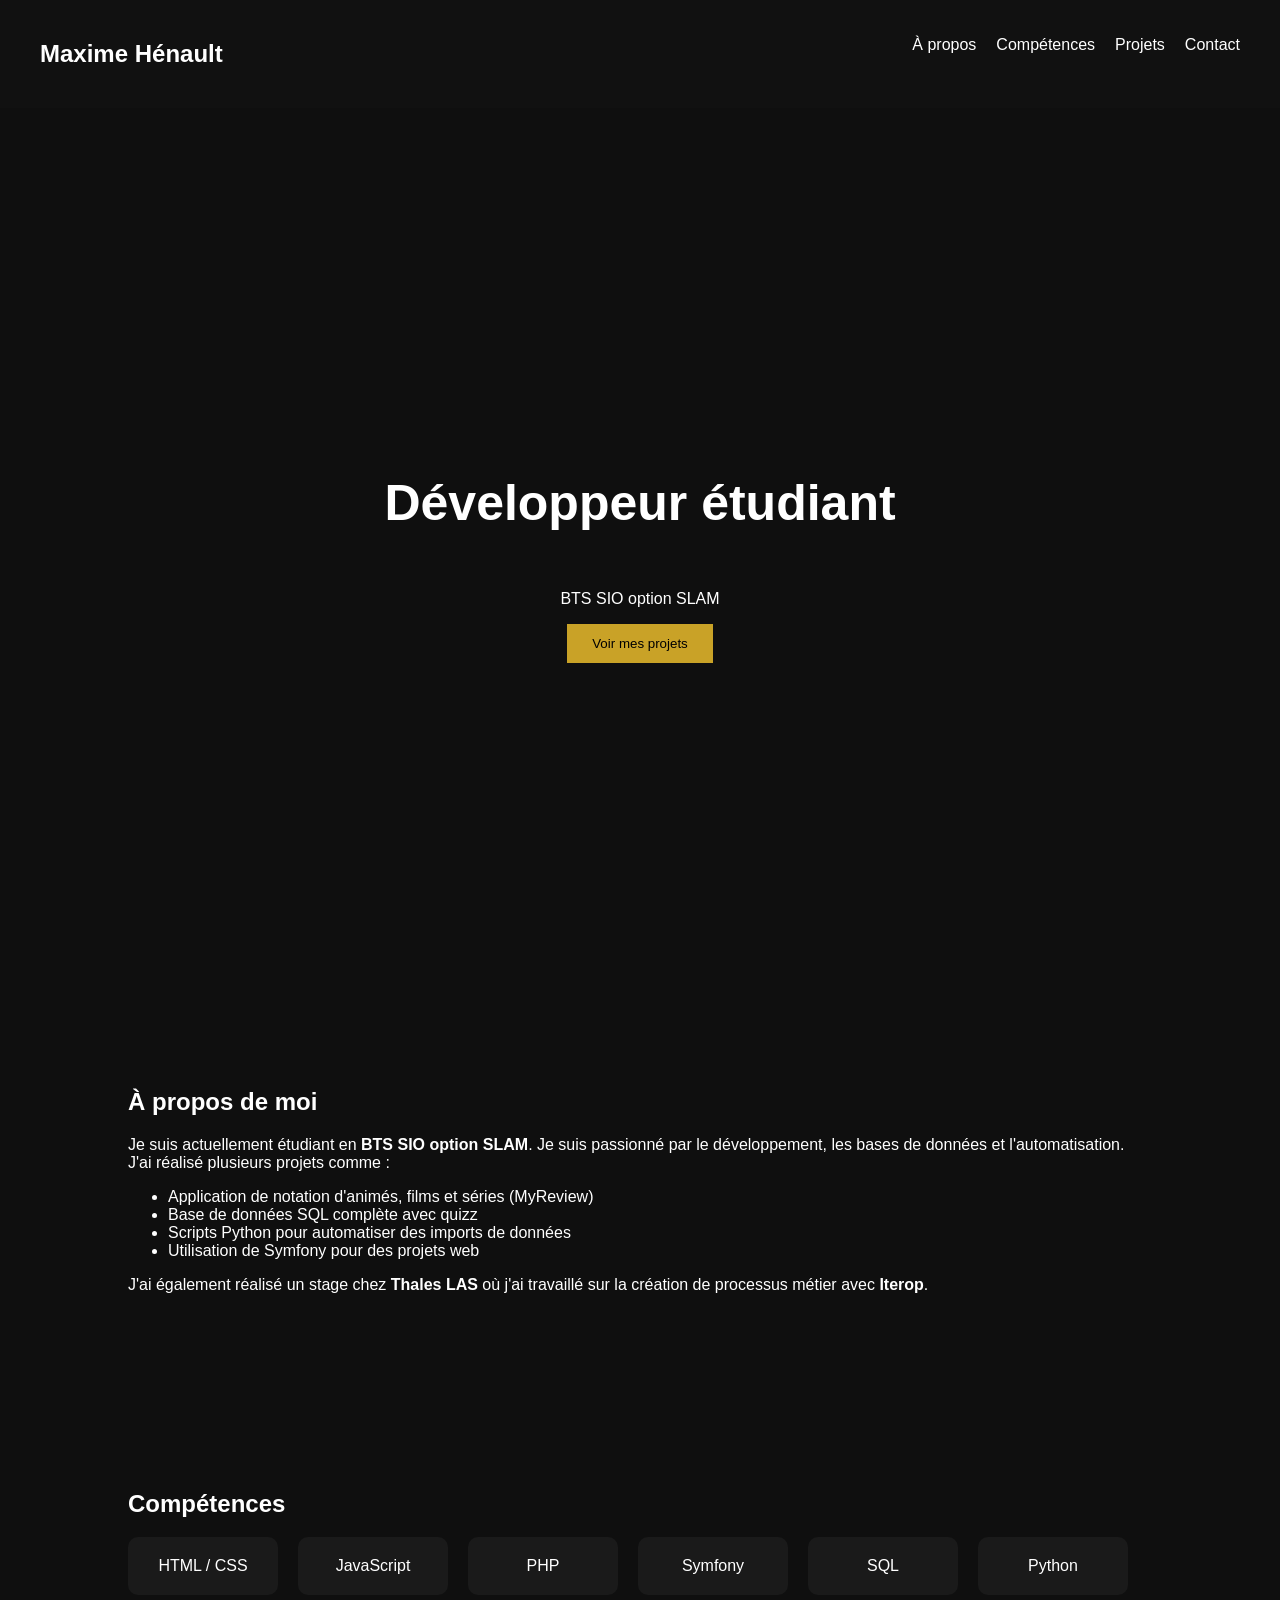
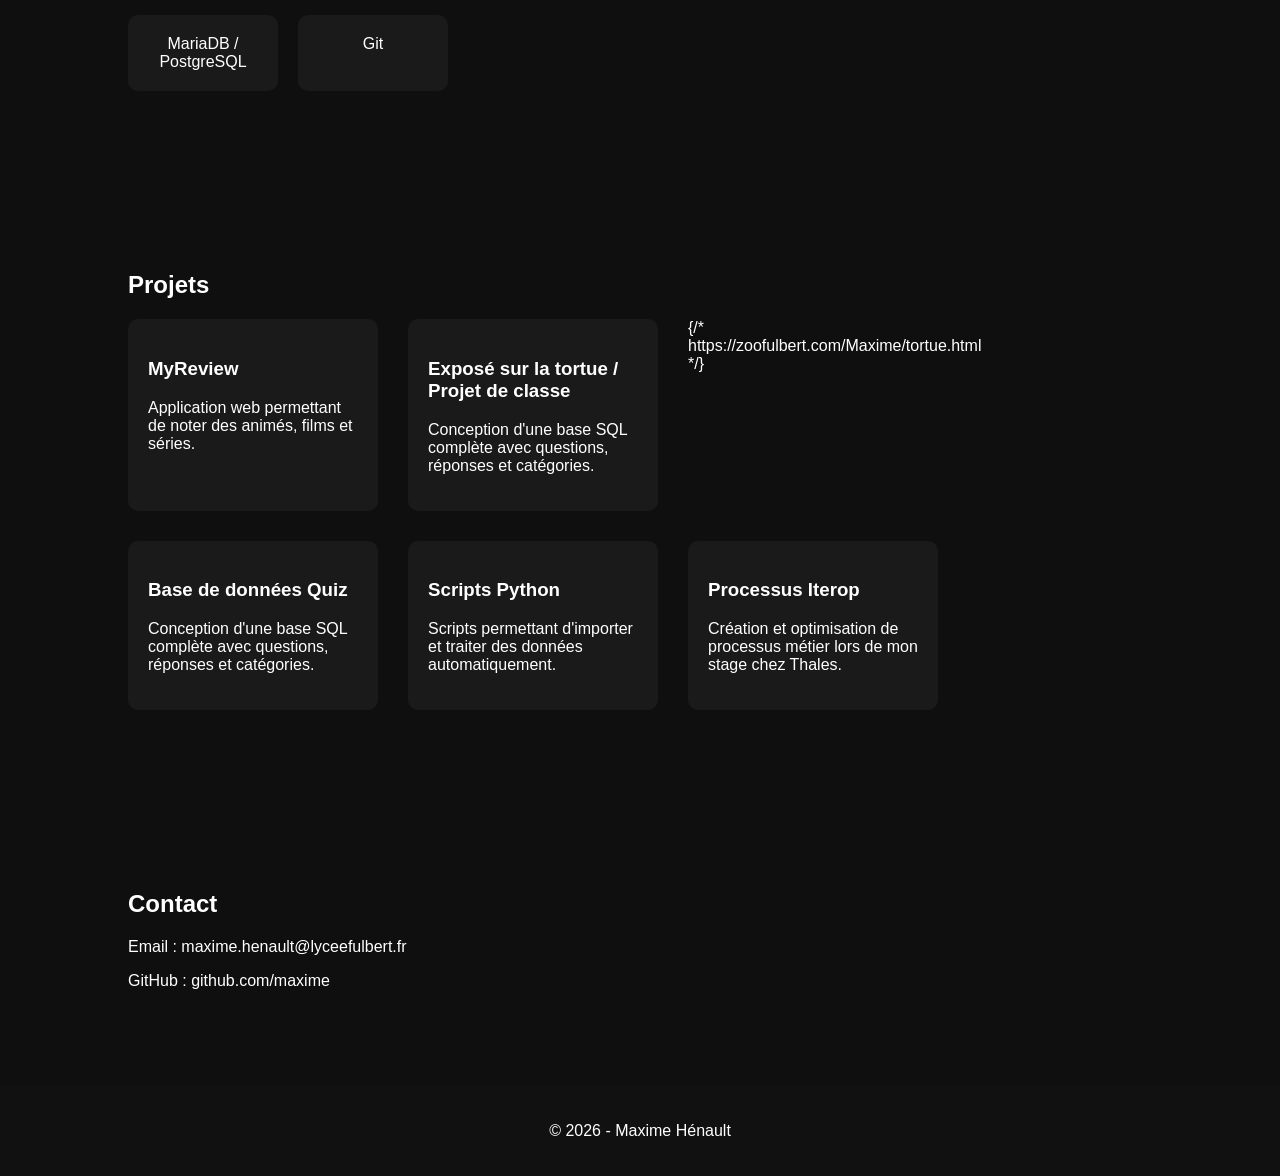
==== index.html @ bdaee0c5 "Comment out URL in index.html" ====
<!DOCTYPE html>
<html lang="fr">

<head>
    <meta charset="UTF-8">
    <title>Portfolio | Maxime Hénault</title>
    <link rel="stylesheet" href="style.css">
    <meta name="google-site-verification" content="TauOkFybZb0nTmqL1A4Y41s9ssn9zyyzBuwrFCet6Yg" />
</head>

<body>

<header>

    <nav>
        <h1>Maxime Hénault</h1>

        <ul>
            <li><a href="#about">À propos</a></li>
            <li><a href="#skills">Compétences</a></li>
            <li><a href="#projects">Projets</a></li>
            <li><a href="#contact">Contact</a></li>
        </ul>

    </nav>

</header>


<section class="hero">

    <h2>Développeur étudiant</h2>

    <p>BTS SIO option SLAM</p>

    <button onclick="scrollProjects()">Voir mes projets</button>

</section>


<section id="about">

<h2>À propos de moi</h2>

<p>

Je suis actuellement étudiant en <strong>BTS SIO option SLAM</strong>.  
Je suis passionné par le développement, les bases de données et l'automatisation.

J'ai réalisé plusieurs projets comme :

</p>

<ul>

<li>Application de notation d'animés, films et séries (MyReview)</li>
<li>Base de données SQL complète avec quizz</li>
<li>Scripts Python pour automatiser des imports de données</li>
<li>Utilisation de Symfony pour des projets web</li>

</ul>

<p>

J'ai également réalisé un stage chez <strong>Thales LAS</strong> où j'ai travaillé sur
la création de processus métier avec <strong>Iterop</strong>.

</p>

</section>


<section id="skills">

<h2>Compétences</h2>

<div class="skills-grid">

<div class="skill">HTML / CSS</div>
<div class="skill">JavaScript</div>
<div class="skill">PHP</div>
<div class="skill">Symfony</div>
<div class="skill">SQL</div>
<div class="skill">Python</div>
<div class="skill">MariaDB / PostgreSQL</div>
<div class="skill">Git</div>

</div>

</section>


<section id="projects">

<h2>Projets</h2>

<div class="projects">

<div class="card">

<h3>MyReview</h3>

<p>

Application web permettant de noter des animés, films et séries.

</p>

</div>

<div class="card">
    <h3>Exposé sur la tortue / Projet de classe</h3>
    <p>Conception d'une base SQL complète avec questions, réponses et catégories.</p>
</div>

{/* https://zoofulbert.com/Maxime/tortue.html */}
    
<div class="card">

<h3>Base de données Quiz</h3>

<p>

Conception d'une base SQL complète avec questions, réponses et catégories.

</p>

</div>

<div class="card">

<h3>Scripts Python</h3>

<p>

Scripts permettant d'importer et traiter des données automatiquement.

</p>

</div>

<div class="card">

<h3>Processus Iterop</h3>

<p>

Création et optimisation de processus métier lors de mon stage chez Thales.

</p>

</div>

</div>

</section>


<section id="contact">

<h2>Contact</h2>

<p>Email : maxime.henault@lyceefulbert.fr</p>

<p>GitHub : github.com/maxime</p>

</section>


<footer>

<p>© 2026 - Maxime Hénault</p>

</footer>

<script src="script.js"></script>

</body>
</html>
---- style.css ----
body
{
    margin:0;
    font-family: Arial;
    background:#0f0f0f;
    color:white;
}

nav
{
    display:flex;
    justify-content:space-between;
    padding:20px 40px;
    background:#111;
}

nav ul
{
    display:flex;
    list-style:none;
    gap:20px;
}

nav a
{
    text-decoration:none;
    color:white;
}

.hero
{
    height:80vh;
    display:flex;
    flex-direction:column;
    justify-content:center;
    align-items:center;
}

.hero h2
{
    font-size:50px;
}

button
{
    padding:12px 25px;
    background:#c9a227;
    border:none;
    color:black;
    cursor:pointer;
}

section
{
    padding:80px 10%;
}

.skills-grid
{
    display:grid;
    grid-template-columns:repeat(auto-fit,150px);
    gap:20px;
}

.skill
{
    background:#1a1a1a;
    padding:20px;
    text-align:center;
    border-radius:10px;
}

.projects
{
    display:grid;
    grid-template-columns:repeat(auto-fit,250px);
    gap:30px;
}

.card
{
    background:#1a1a1a;
    padding:20px;
    border-radius:10px;
}

footer
{
    text-align:center;
    padding:20px;
    background:#111;
}
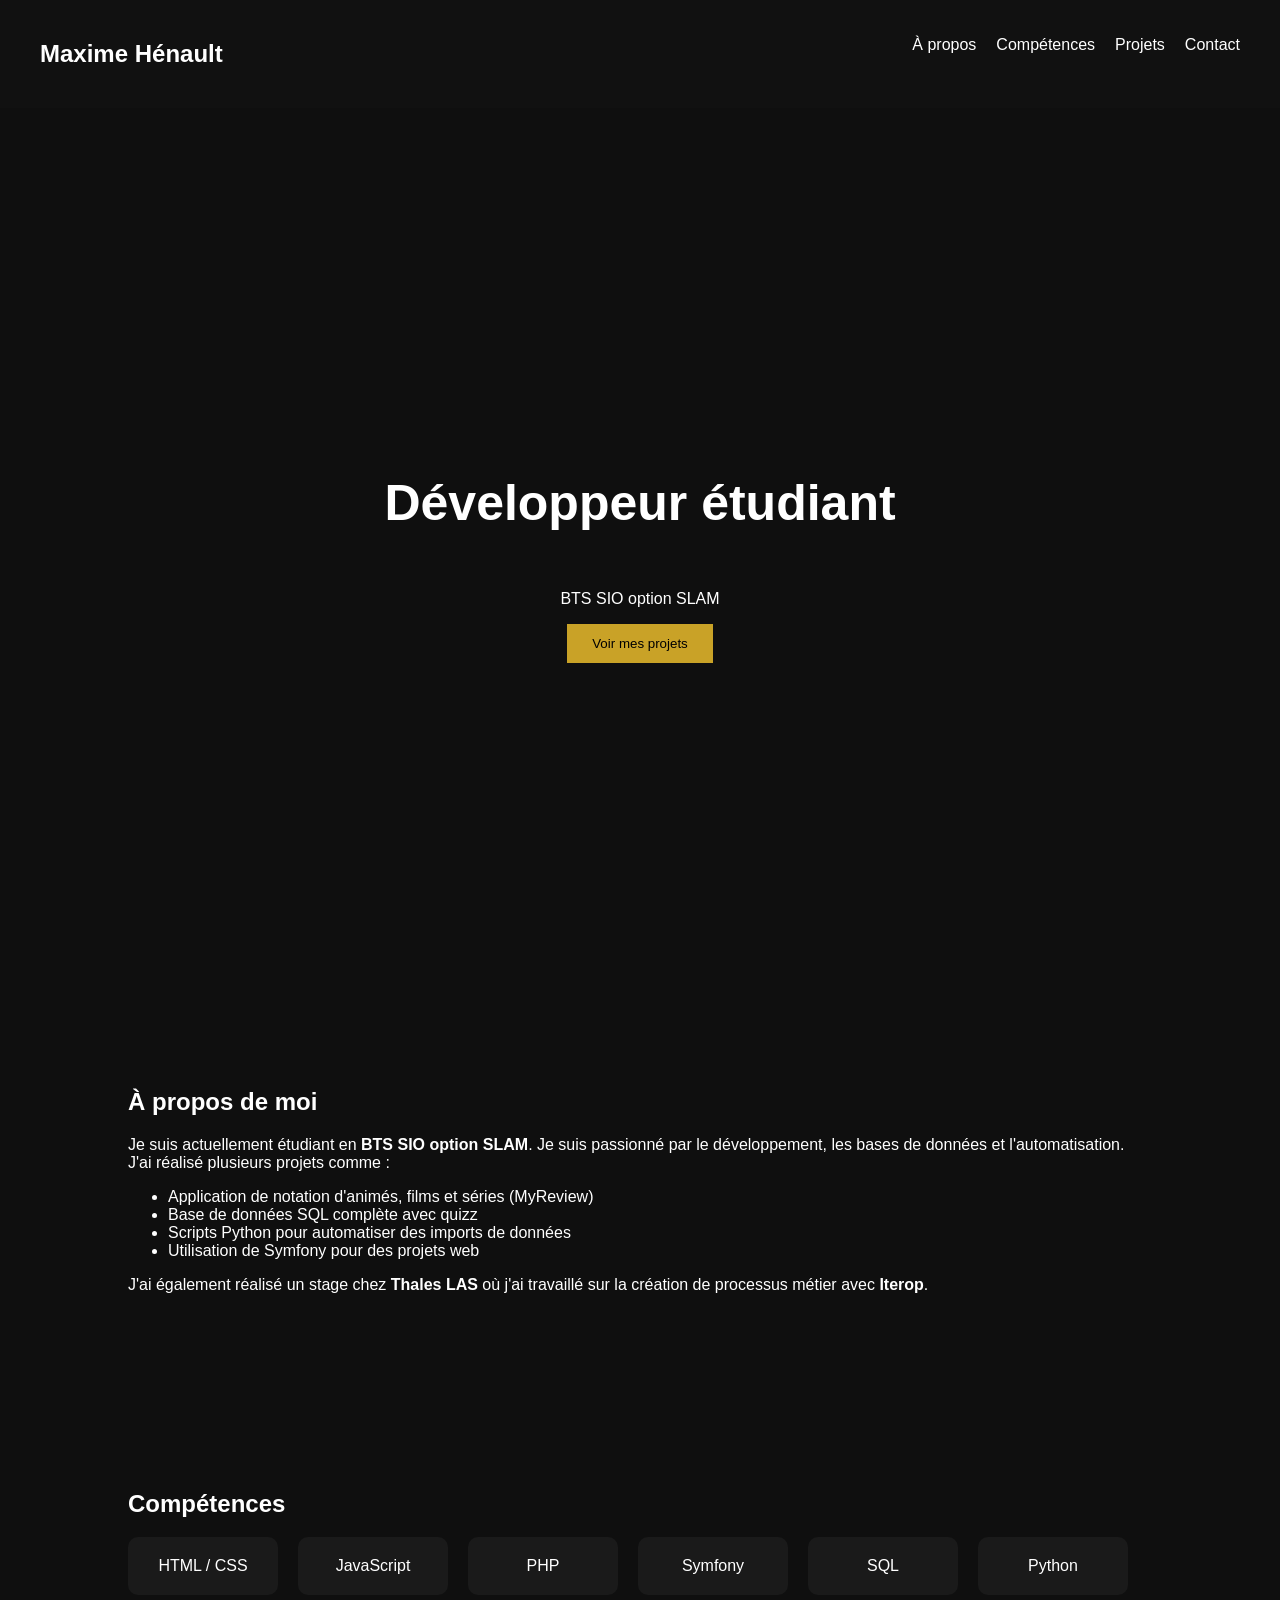
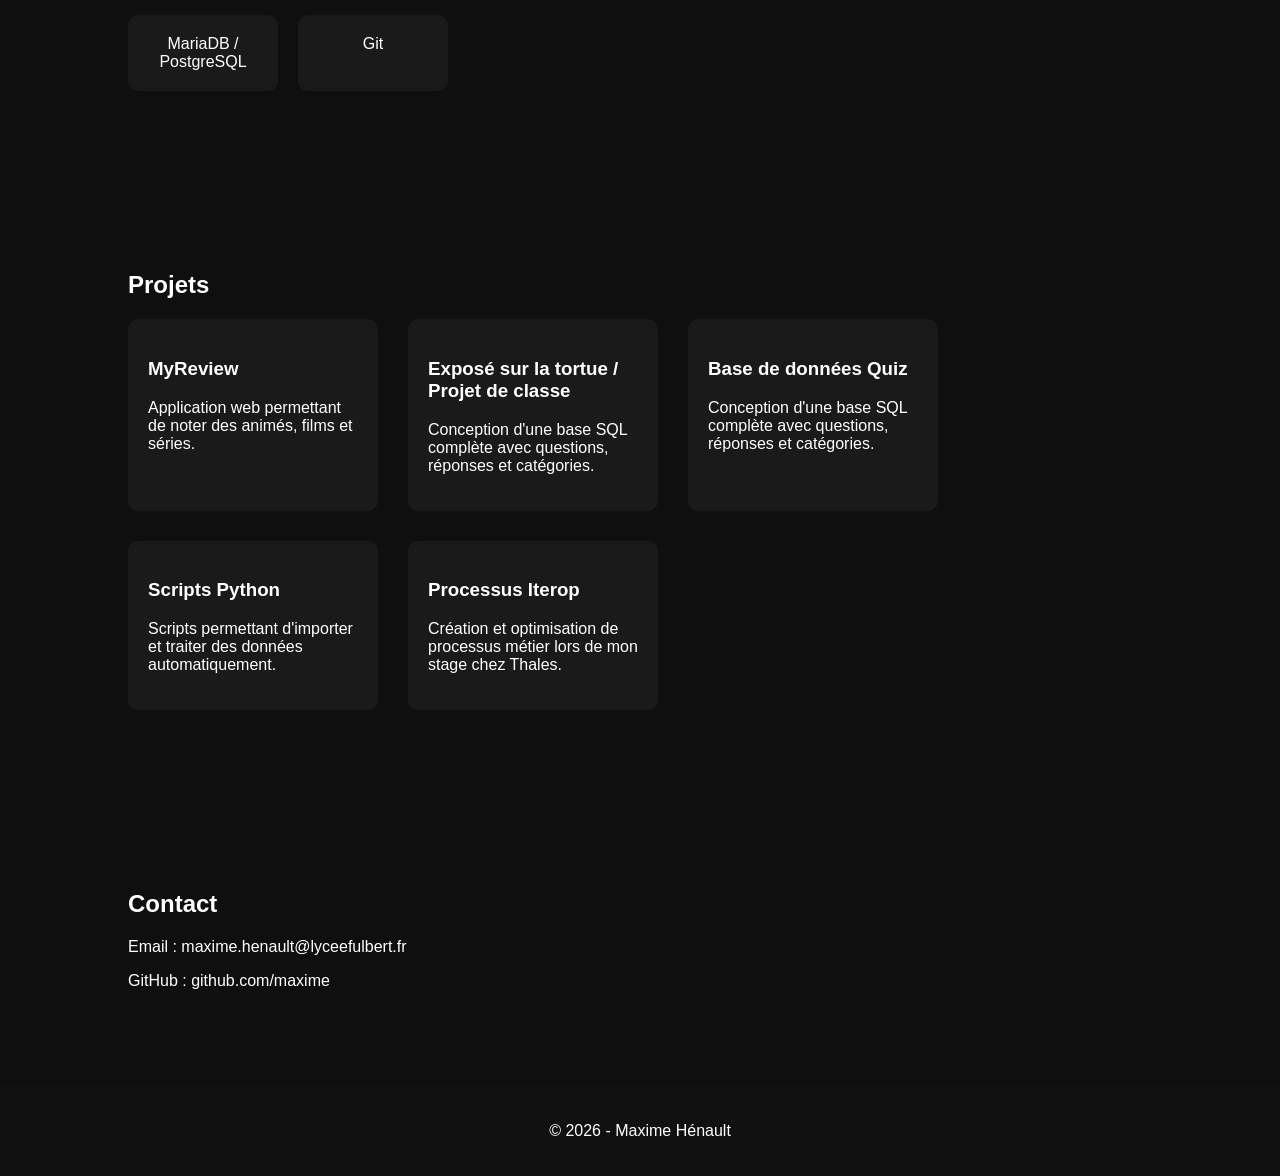
==== commit e8ed4510: "Update index.html" ====
--- a/index.html
+++ b/index.html
@@ -113,7 +113,7 @@
     <p>Conception d'une base SQL complète avec questions, réponses et catégories.</p>
 </div>
 
-{/* https://zoofulbert.com/Maxime/tortue.html */}
+<!-- https://zoofulbert.com/Maxime/tortue.html -->
     
 <div class="card">
 
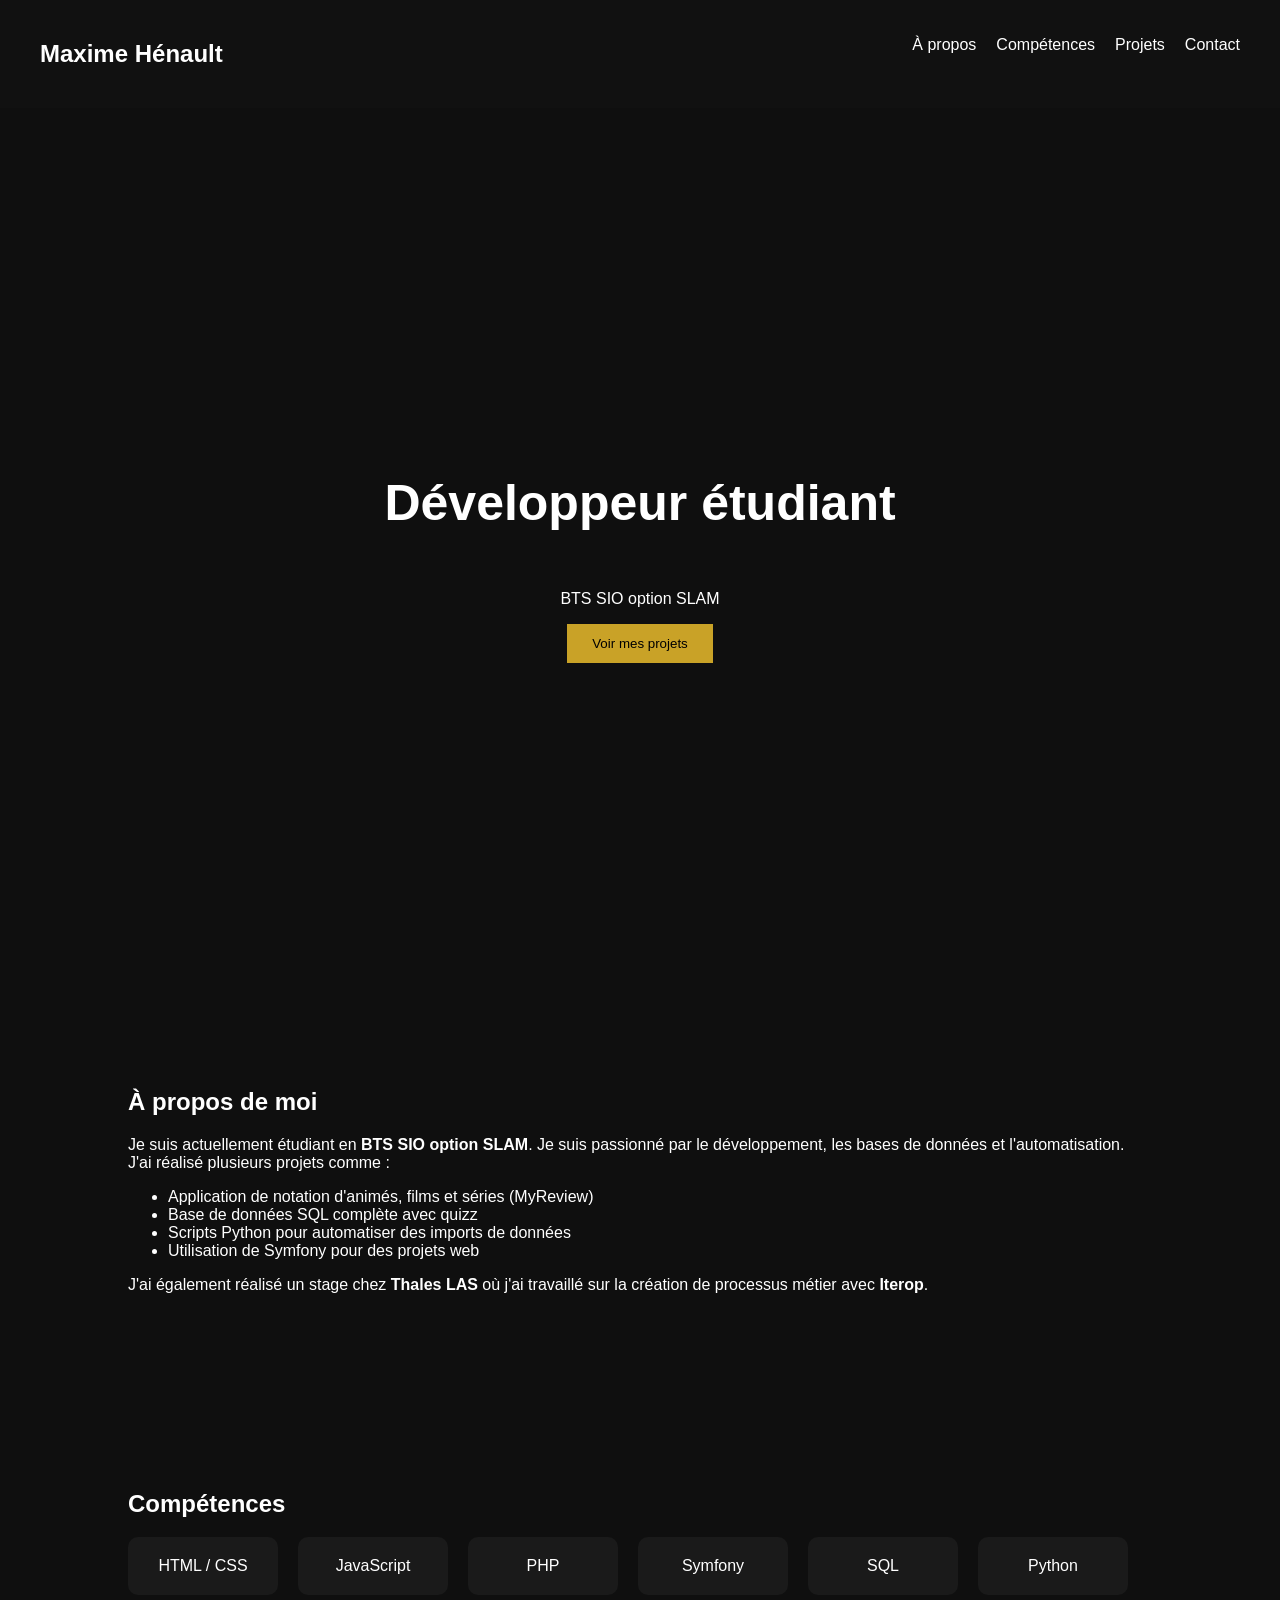
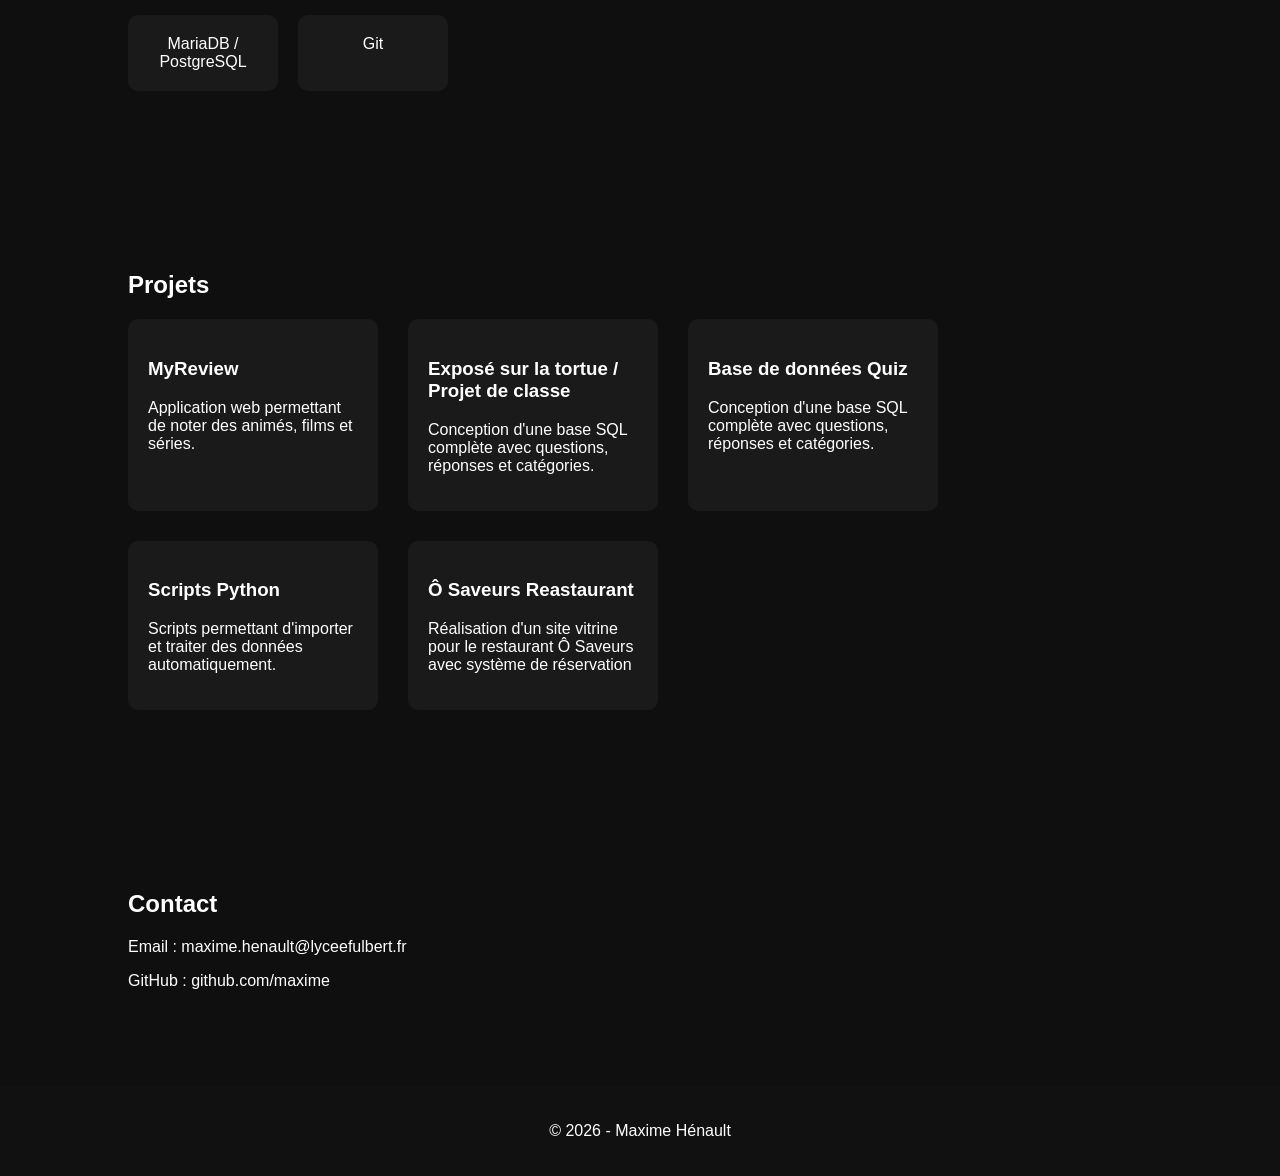
==== commit dbd375f9: "Update index.html" ====
--- a/index.html
+++ b/index.html
@@ -140,15 +140,9 @@
 </div>
 
 <div class="card">
-
-<h3>Processus Iterop</h3>
-
-<p>
-
-Création et optimisation de processus métier lors de mon stage chez Thales.
-
-</p>
-
+    <h3>Ô Saveurs Reastaurant</h3>
+    <p>Réalisation d'un site vitrine pour le restaurant Ô Saveurs avec système de réservation</p>
+    <!-- Le projet : https://restaurantOsaveurs -->
 </div>
 
 </div>
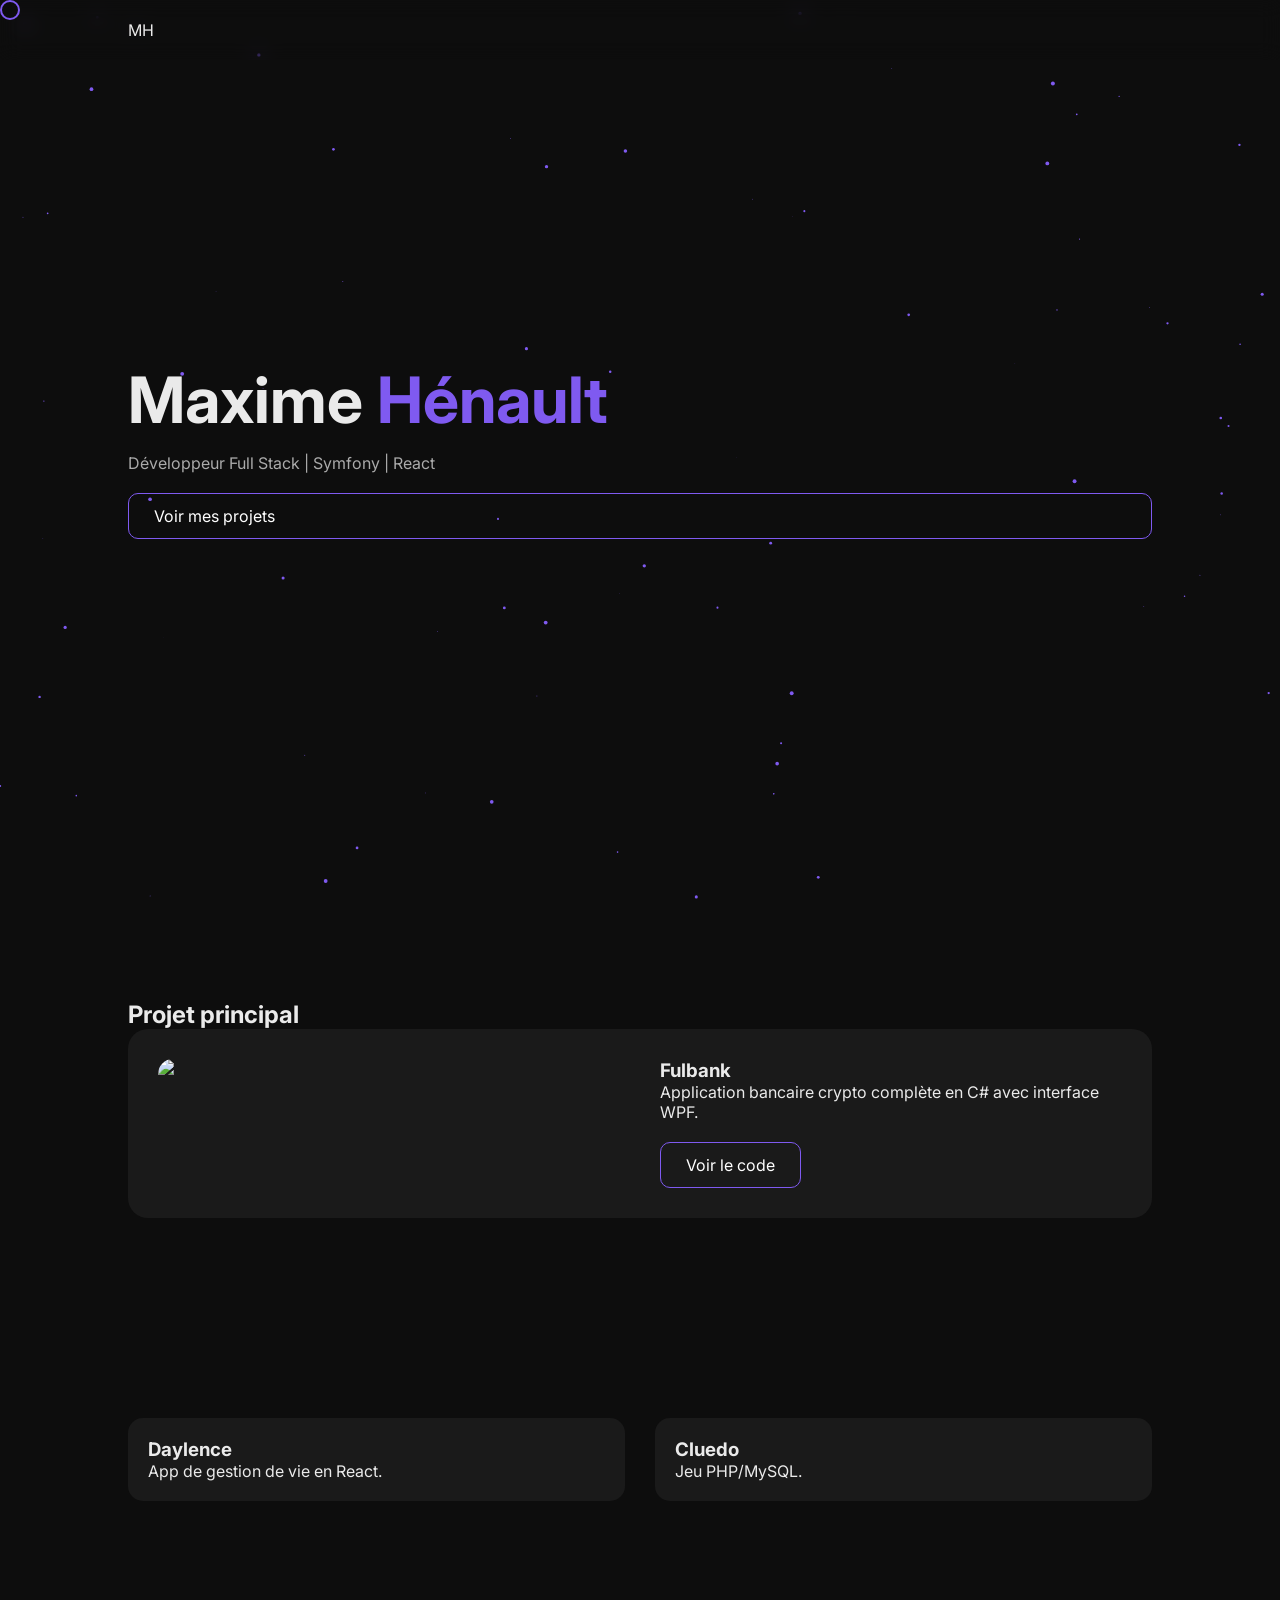
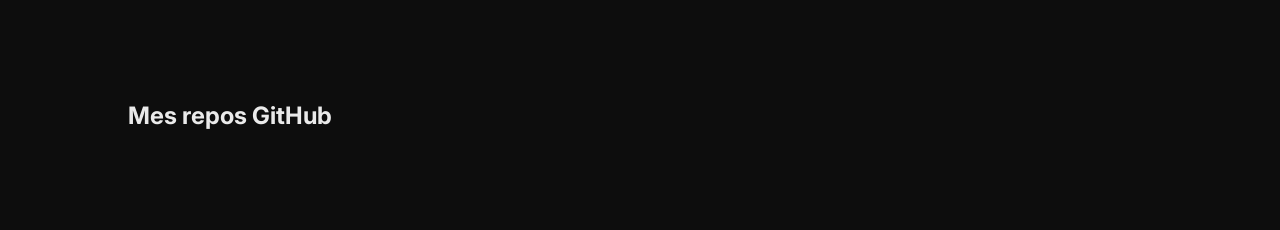
==== commit 1c2d2b2f: "Refactor index.html structure and styles" ====
--- a/index.html
+++ b/index.html
@@ -1,173 +1,294 @@
 <!DOCTYPE html>
 <html lang="fr">
-
 <head>
-    <meta charset="UTF-8">
-    <title>Portfolio | Maxime Hénault</title>
-    <link rel="stylesheet" href="style.css">
-    <meta name="google-site-verification" content="TauOkFybZb0nTmqL1A4Y41s9ssn9zyyzBuwrFCet6Yg" />
+<meta charset="UTF-8">
+<meta name="viewport" content="width=device-width, initial-scale=1.0">
+<meta name="google-site-verification" content="TauOkFybZb0nTmqL1A4Y41s9ssn9zyyzBuwrFCet6Yg" />
+<title>Maxime Hénault</title>
+
+<link href="https://fonts.googleapis.com/css2?family=Inter:wght@300;400;600&display=swap" rel="stylesheet">
+
+<style>
+
+/* RESET */
+* { margin:0; padding:0; box-sizing:border-box; cursor:none; }
+
+body {
+    font-family: 'Inter', sans-serif;
+    background: #0D0D0D;
+    color: #EAEAEA;
+    overflow-x: hidden;
+}
+
+/* LOADER */
+
+#loader {
+    position: fixed;
+    width: 100%;
+    height: 100vh;
+    background: #0D0D0D;
+    display:flex;
+    justify-content:center;
+    align-items:center;
+    z-index:9999;
+    font-size:2rem;
+    letter-spacing:5px;
+}
+
+/* CURSOR */
+
+.cursor {
+    width: 20px;
+    height: 20px;
+    border: 2px solid #7F5AF0;
+    border-radius: 50%;
+    position: fixed;
+    pointer-events: none;
+    z-index: 999;
+}
+
+/* PARTICLES */
+
+canvas {
+    position: fixed;
+    top:0;
+    left:0;
+    z-index:-1;
+}
+
+/* NAV */
+
+nav {
+    position: fixed;
+    width: 100%;
+    padding: 20px 10%;
+    display:flex;
+    justify-content:space-between;
+    backdrop-filter: blur(10px);
+    z-index:100;
+}
+
+/* HERO */
+
+.hero {
+    height:100vh;
+    display:flex;
+    flex-direction:column;
+    justify-content:center;
+    padding:0 10%;
+}
+
+.hero h1 { font-size:4rem; }
+.hero span { color:#7F5AF0; }
+
+.typewriter {
+    color:#aaa;
+    margin-top:15px;
+}
+
+/* BUTTON */
+
+.btn {
+    padding:12px 25px;
+    border:1px solid #7F5AF0;
+    background:transparent;
+    color:white;
+    border-radius:10px;
+    margin-top:20px;
+    display:inline-block;
+    text-decoration:none;
+}
+
+.btn:hover {
+    background:#7F5AF0;
+    box-shadow:0 0 20px #7F5AF0;
+}
+
+/* FEATURED PROJECT */
+
+.featured {
+    padding:100px 10%;
+}
+
+.featured-box {
+    display:flex;
+    gap:40px;
+    background:#1A1A1A;
+    padding:30px;
+    border-radius:20px;
+}
+
+.featured img {
+    width:50%;
+    border-radius:15px;
+}
+
+/* PROJECTS */
+
+.projects {
+    padding:100px 10%;
+    display:grid;
+    grid-template-columns:repeat(auto-fit,minmax(300px,1fr));
+    gap:30px;
+}
+
+.card {
+    background:#1A1A1A;
+    padding:20px;
+    border-radius:15px;
+    transition:0.3s;
+}
+
+.card:hover {
+    transform:translateY(-10px);
+    box-shadow:0 0 30px rgba(127,90,240,0.4);
+}
+
+/* GITHUB */
+
+.github {
+    padding:100px 10%;
+}
+
+.repo {
+    margin:10px 0;
+}
+
+/* ANIM */
+
+.hidden { opacity:0; transform:translateY(40px); transition:0.6s; }
+.show { opacity:1; transform:translateY(0); }
+
+</style>
 </head>
 
 <body>
 
-<header>
-
-    <nav>
-        <h1>Maxime Hénault</h1>
-
-        <ul>
-            <li><a href="#about">À propos</a></li>
-            <li><a href="#skills">Compétences</a></li>
-            <li><a href="#projects">Projets</a></li>
-            <li><a href="#contact">Contact</a></li>
-        </ul>
-
-    </nav>
-
-</header>
-
+<div id="loader">MH</div>
+<div class="cursor"></div>
+<canvas id="bg"></canvas>
+
+<nav>
+    <div>MH</div>
+</nav>
 
 <section class="hero">
-
-    <h2>Développeur étudiant</h2>
-
-    <p>BTS SIO option SLAM</p>
-
-    <button onclick="scrollProjects()">Voir mes projets</button>
-
-</section>
-
-
-<section id="about">
-
-<h2>À propos de moi</h2>
-
-<p>
-
-Je suis actuellement étudiant en <strong>BTS SIO option SLAM</strong>.  
-Je suis passionné par le développement, les bases de données et l'automatisation.
-
-J'ai réalisé plusieurs projets comme :
-
-</p>
-
-<ul>
-
-<li>Application de notation d'animés, films et séries (MyReview)</li>
-<li>Base de données SQL complète avec quizz</li>
-<li>Scripts Python pour automatiser des imports de données</li>
-<li>Utilisation de Symfony pour des projets web</li>
-
-</ul>
-
-<p>
-
-J'ai également réalisé un stage chez <strong>Thales LAS</strong> où j'ai travaillé sur
-la création de processus métier avec <strong>Iterop</strong>.
-
-</p>
-
-</section>
-
-
-<section id="skills">
-
-<h2>Compétences</h2>
-
-<div class="skills-grid">
-
-<div class="skill">HTML / CSS</div>
-<div class="skill">JavaScript</div>
-<div class="skill">PHP</div>
-<div class="skill">Symfony</div>
-<div class="skill">SQL</div>
-<div class="skill">Python</div>
-<div class="skill">MariaDB / PostgreSQL</div>
-<div class="skill">Git</div>
-
-</div>
-
-</section>
-
-
-<section id="projects">
-
-<h2>Projets</h2>
-
-<div class="projects">
-
-<div class="card">
-
-<h3>MyReview</h3>
-
-<p>
-
-Application web permettant de noter des animés, films et séries.
-
-</p>
-
-</div>
-
-<div class="card">
-    <h3>Exposé sur la tortue / Projet de classe</h3>
-    <p>Conception d'une base SQL complète avec questions, réponses et catégories.</p>
-</div>
-
-<!-- https://zoofulbert.com/Maxime/tortue.html -->
-    
-<div class="card">
-
-<h3>Base de données Quiz</h3>
-
-<p>
-
-Conception d'une base SQL complète avec questions, réponses et catégories.
-
-</p>
-
-</div>
-
-<div class="card">
-
-<h3>Scripts Python</h3>
-
-<p>
-
-Scripts permettant d'importer et traiter des données automatiquement.
-
-</p>
-
-</div>
-
-<div class="card">
-    <h3>Ô Saveurs Reastaurant</h3>
-    <p>Réalisation d'un site vitrine pour le restaurant Ô Saveurs avec système de réservation</p>
-    <!-- Le projet : https://restaurantOsaveurs -->
-</div>
-
-</div>
-
-</section>
-
-
-<section id="contact">
-
-<h2>Contact</h2>
-
-<p>Email : maxime.henault@lyceefulbert.fr</p>
-
-<p>GitHub : github.com/maxime</p>
-
-</section>
-
-
-<footer>
-
-<p>© 2026 - Maxime Hénault</p>
-
-</footer>
-
-<script src="script.js"></script>
+    <h1>Maxime <span>Hénault</span></h1>
+    <div class="typewriter" id="type"></div>
+    <a href="#projects" class="btn">Voir mes projets</a>
+</section>
+
+<section class="featured">
+    <h2>Projet principal</h2>
+    <div class="featured-box">
+        <img src="https://via.placeholder.com/500x300">
+        <div>
+            <h3>Fulbank</h3>
+            <p>Application bancaire crypto complète en C# avec interface WPF.</p>
+            <a href="#" class="btn">Voir le code</a>
+        </div>
+    </div>
+</section>
+
+<section class="projects" id="projects">
+    <div class="card hidden">
+        <h3>Daylence</h3>
+        <p>App de gestion de vie en React.</p>
+    </div>
+
+    <div class="card hidden">
+        <h3>Cluedo</h3>
+        <p>Jeu PHP/MySQL.</p>
+    </div>
+</section>
+
+<section class="github">
+    <h2>Mes repos GitHub</h2>
+    <div id="repos"></div>
+</section>
+
+<script>
+
+/* LOADER */
+window.onload = () => {
+    setTimeout(() => {
+        document.getElementById("loader").style.display = "none";
+    }, 1000);
+};
+
+/* CURSOR */
+const cursor = document.querySelector('.cursor');
+document.addEventListener('mousemove', e => {
+    cursor.style.top = e.clientY + 'px';
+    cursor.style.left = e.clientX + 'px';
+});
+
+/* TYPEWRITER */
+const text = "Développeur Full Stack | Symfony | React | C#";
+let i = 0;
+function typing() {
+    if (i < text.length) {
+        document.getElementById("type").innerHTML += text.charAt(i);
+        i++;
+        setTimeout(typing, 40);
+    }
+}
+typing();
+
+/* PARTICLES */
+const canvas = document.getElementById("bg");
+const ctx = canvas.getContext("2d");
+
+canvas.width = window.innerWidth;
+canvas.height = window.innerHeight;
+
+let particles = [];
+
+for(let i=0;i<80;i++){
+    particles.push({
+        x: Math.random()*canvas.width,
+        y: Math.random()*canvas.height,
+        r: Math.random()*2
+    });
+}
+
+function draw(){
+    ctx.clearRect(0,0,canvas.width,canvas.height);
+    particles.forEach(p=>{
+        ctx.beginPath();
+        ctx.arc(p.x,p.y,p.r,0,Math.PI*2);
+        ctx.fillStyle="#7F5AF0";
+        ctx.fill();
+    });
+    requestAnimationFrame(draw);
+}
+draw();
+
+/* GITHUB API */
+fetch("https://api.github.com/users/MaximeHenault/repos")
+.then(res=>res.json())
+.then(data=>{
+    const container = document.getElementById("repos");
+    data.slice(0,5).forEach(repo=>{
+        const div = document.createElement("div");
+        div.classList.add("repo");
+        div.innerHTML = `<a href="${repo.html_url}" target="_blank">${repo.name}</a>`;
+        container.appendChild(div);
+    });
+});
+
+/* SCROLL ANIM */
+const observer = new IntersectionObserver(entries=>{
+    entries.forEach(entry=>{
+        if(entry.isIntersecting){
+            entry.target.classList.add('show');
+        }
+    });
+});
+
+document.querySelectorAll('.hidden').forEach(el=>observer.observe(el));
+
+</script>
 
 </body>
 </html>
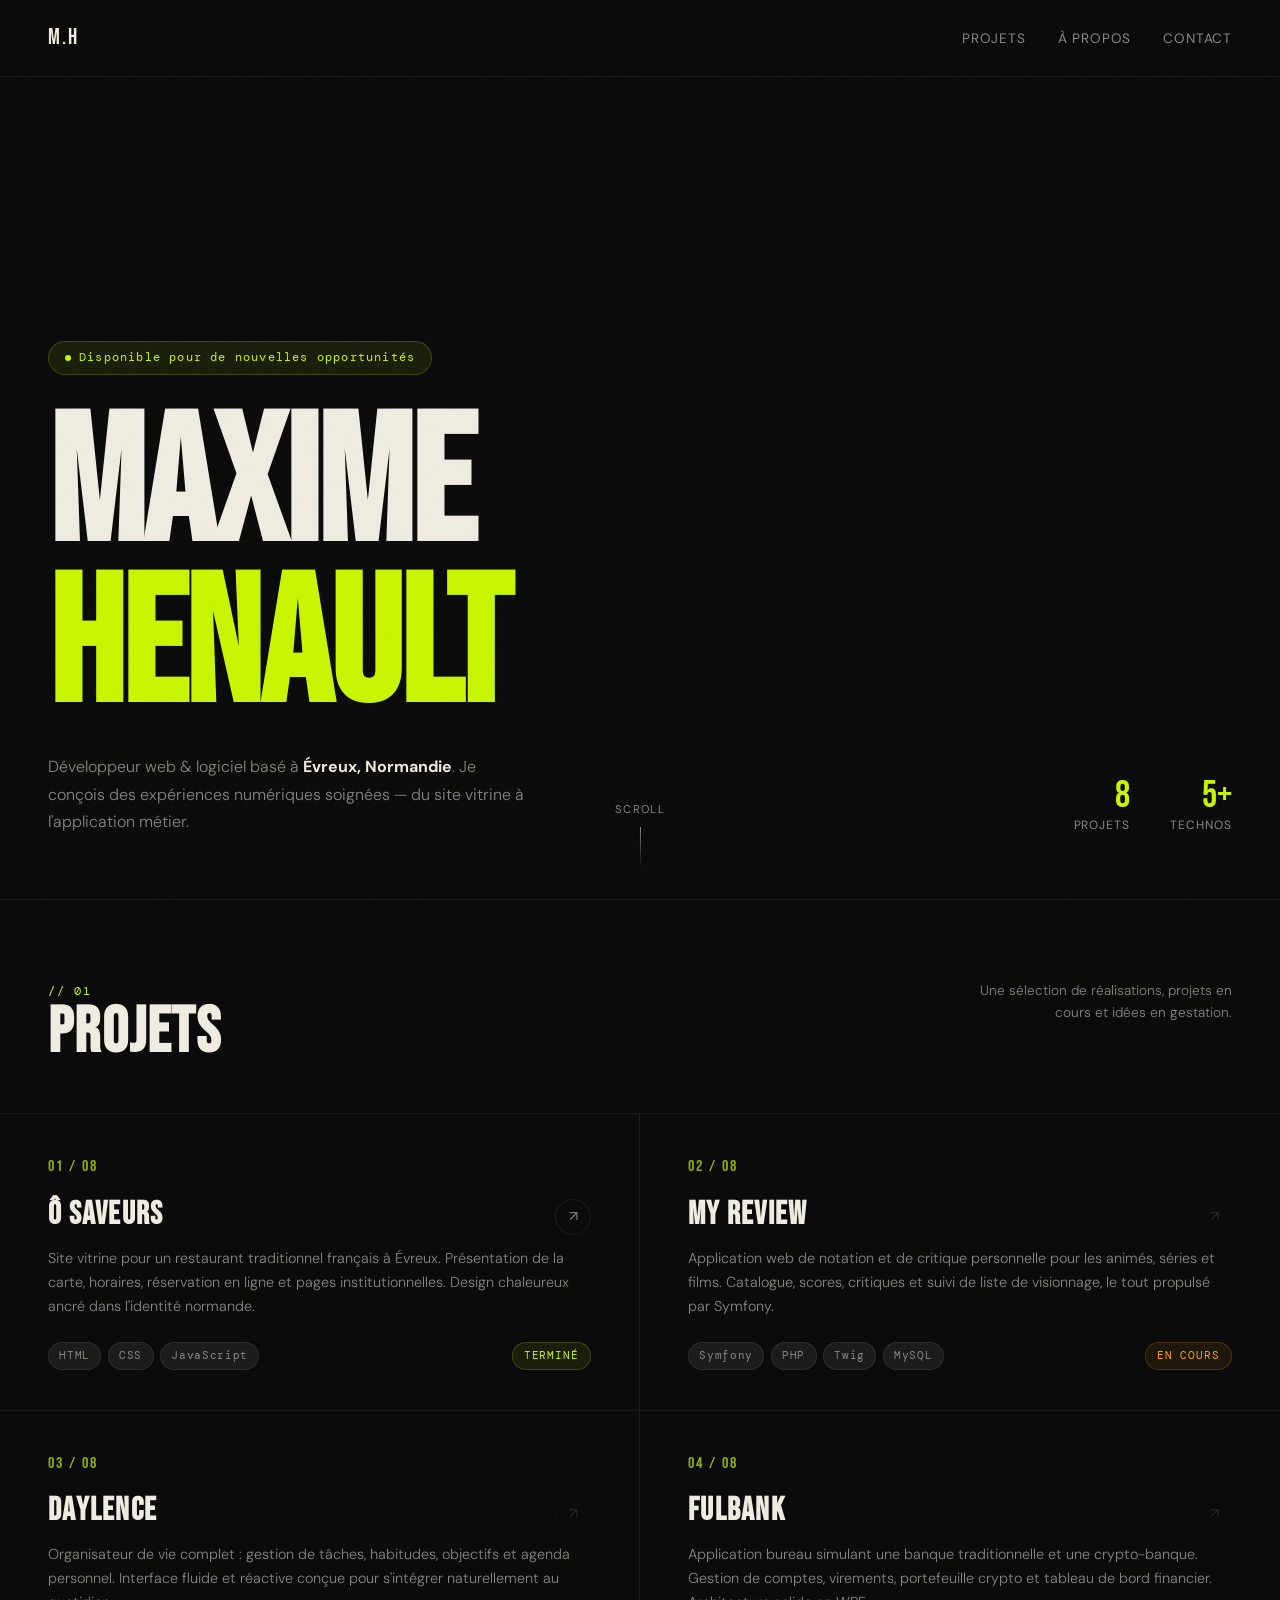
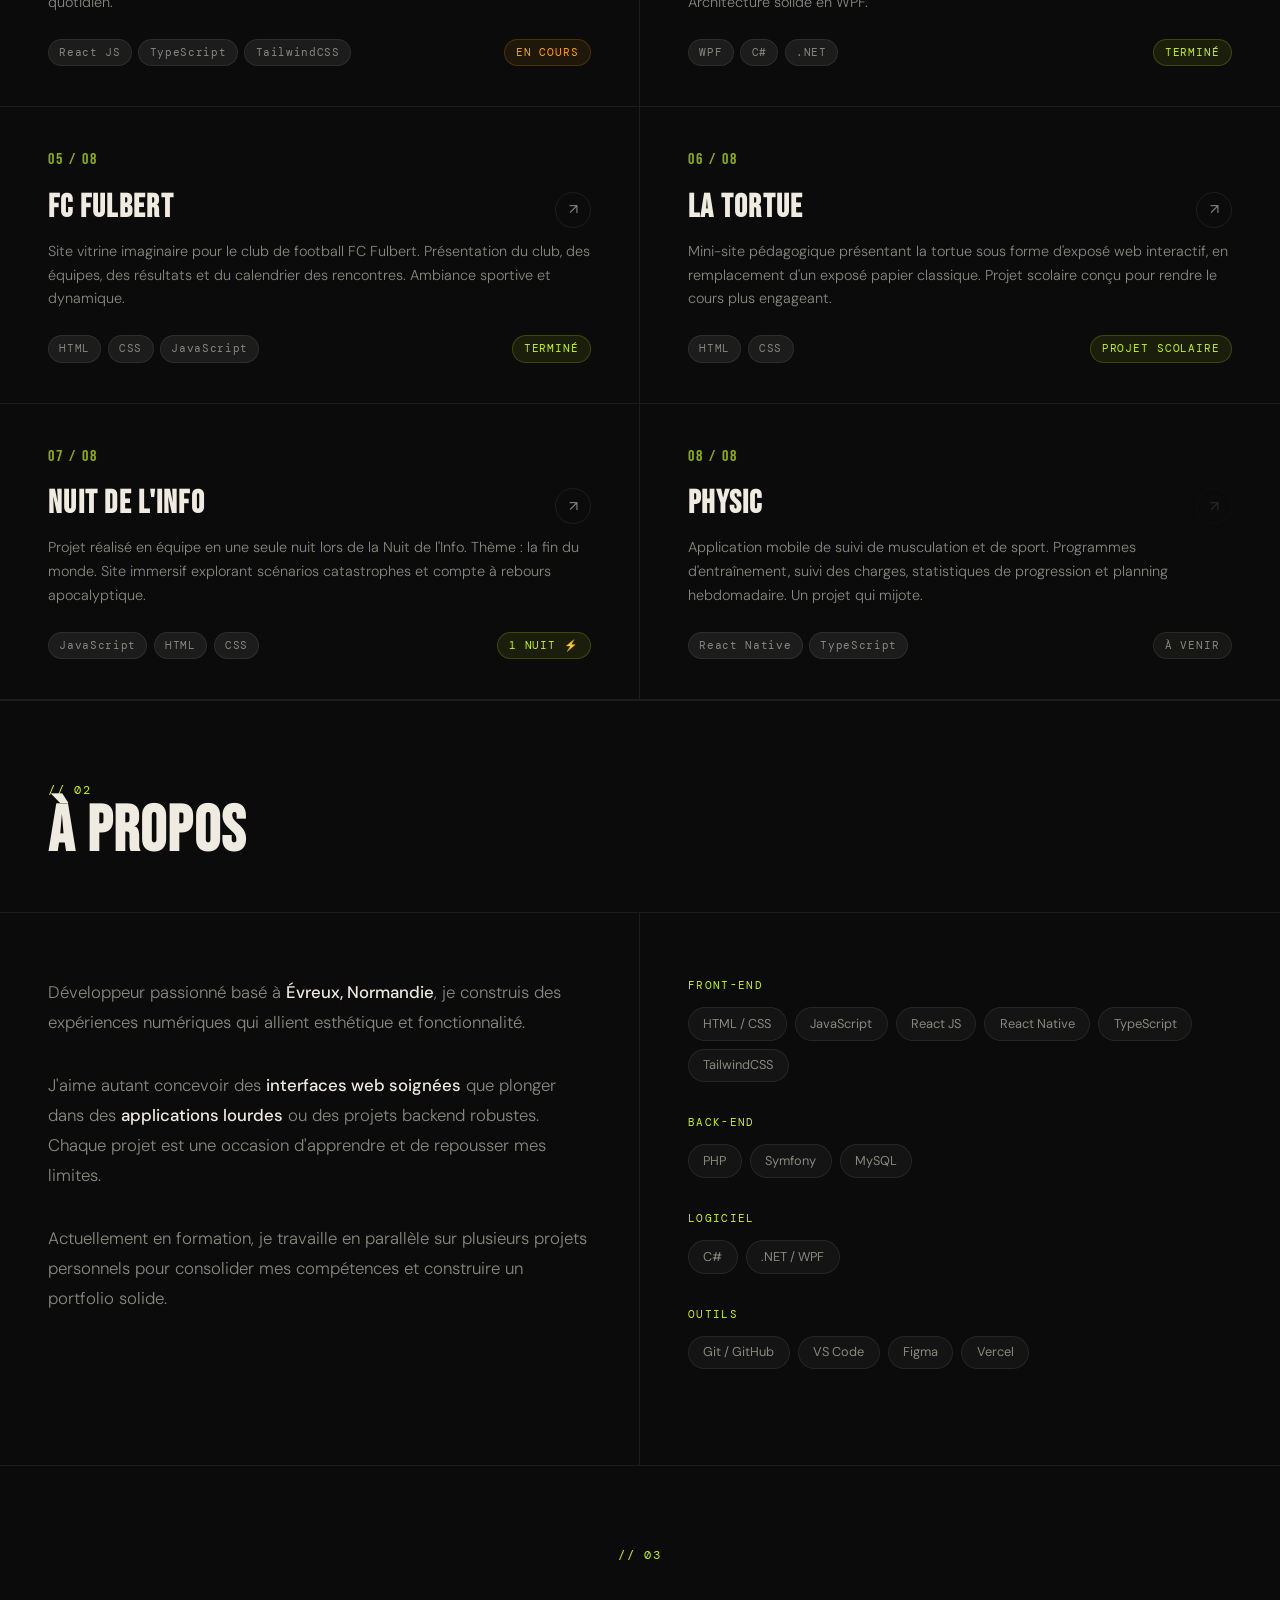
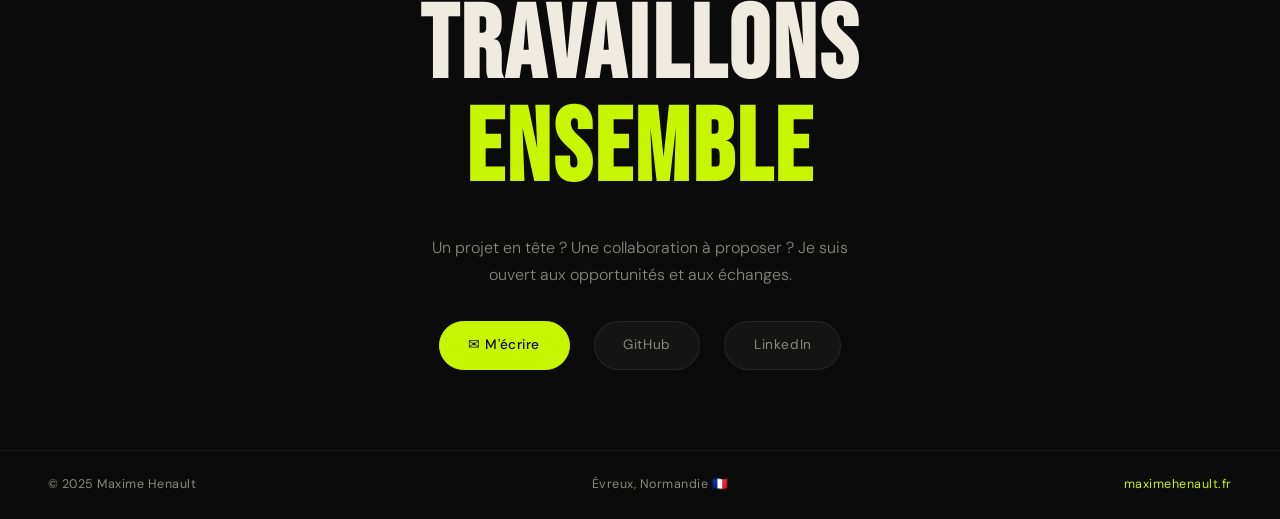
==== commit ec2a23c1: "Update index.html" ====
--- a/index.html
+++ b/index.html
@@ -3,291 +3,837 @@
 <head>
 <meta charset="UTF-8">
 <meta name="viewport" content="width=device-width, initial-scale=1.0">
+<title>Maxime Henault — Développeur Web & Logiciel</title>
+<link rel="preconnect" href="https://fonts.googleapis.com">
+<link rel="preconnect" href="https://fonts.gstatic.com" crossorigin>
 <meta name="google-site-verification" content="TauOkFybZb0nTmqL1A4Y41s9ssn9zyyzBuwrFCet6Yg" />
-<title>Maxime Hénault</title>
-
-<link href="https://fonts.googleapis.com/css2?family=Inter:wght@300;400;600&display=swap" rel="stylesheet">
-
+<link href="https://fonts.googleapis.com/css2?family=Bebas+Neue&family=DM+Sans:ital,opsz,wght@0,9..40,300;0,9..40,400;0,9..40,500;1,9..40,300&family=DM+Mono:wght@400;500&display=swap" rel="stylesheet">
 <style>
-
-/* RESET */
-* { margin:0; padding:0; box-sizing:border-box; cursor:none; }
-
-body {
-    font-family: 'Inter', sans-serif;
-    background: #0D0D0D;
-    color: #EAEAEA;
+  *, *::before, *::after { box-sizing: border-box; margin: 0; padding: 0; }
+
+  :root {
+    --bg: #0b0b0b;
+    --bg2: #141414;
+    --bg3: #1c1c1c;
+    --text: #f0ebe0;
+    --text-muted: #888880;
+    --accent: #c8f500;
+    --accent-dark: #9dc200;
+    --border: rgba(240,235,224,0.08);
+    --border-hover: rgba(200,245,0,0.3);
+  }
+
+  html { scroll-behavior: smooth; }
+
+  body {
+    background: var(--bg);
+    color: var(--text);
+    font-family: 'DM Sans', sans-serif;
+    font-size: 16px;
+    line-height: 1.6;
     overflow-x: hidden;
-}
-
-/* LOADER */
-
-#loader {
+  }
+
+  /* Grain texture overlay */
+  body::before {
+    content: '';
     position: fixed;
-    width: 100%;
-    height: 100vh;
-    background: #0D0D0D;
-    display:flex;
-    justify-content:center;
-    align-items:center;
-    z-index:9999;
-    font-size:2rem;
-    letter-spacing:5px;
-}
-
-/* CURSOR */
-
-.cursor {
-    width: 20px;
-    height: 20px;
-    border: 2px solid #7F5AF0;
+    inset: 0;
+    background-image: url("data:image/svg+xml,%3Csvg viewBox='0 0 200 200' xmlns='http://www.w3.org/2000/svg'%3E%3Cfilter id='n'%3E%3CfeTurbulence type='fractalNoise' baseFrequency='0.9' numOctaves='4' stitchTiles='stitch'/%3E%3C/filter%3E%3Crect width='100%25' height='100%25' filter='url(%23n)' opacity='0.04'/%3E%3C/svg%3E");
+    opacity: 0.4;
+    pointer-events: none;
+    z-index: 9999;
+  }
+
+  /* ─── NAV ─────────────────────────────────── */
+  nav {
+    position: fixed;
+    top: 0; left: 0; right: 0;
+    z-index: 100;
+    display: flex;
+    align-items: center;
+    justify-content: space-between;
+    padding: 1.25rem 3rem;
+    background: rgba(11,11,11,0.85);
+    backdrop-filter: blur(12px);
+    border-bottom: 1px solid var(--border);
+  }
+
+  .nav-logo {
+    font-family: 'Bebas Neue', sans-serif;
+    font-size: 1.4rem;
+    letter-spacing: 0.08em;
+    color: var(--text);
+    text-decoration: none;
+  }
+
+  .nav-logo span { color: var(--accent); }
+
+  .nav-links {
+    display: flex;
+    gap: 2rem;
+    list-style: none;
+  }
+
+  .nav-links a {
+    color: var(--text-muted);
+    text-decoration: none;
+    font-size: 0.85rem;
+    letter-spacing: 0.06em;
+    text-transform: uppercase;
+    transition: color 0.2s;
+  }
+
+  .nav-links a:hover { color: var(--accent); }
+
+  /* ─── HERO ────────────────────────────────── */
+  .hero {
+    min-height: 100vh;
+    display: flex;
+    flex-direction: column;
+    justify-content: flex-end;
+    padding: 2rem 3rem 4rem;
+    position: relative;
+    border-bottom: 1px solid var(--border);
+  }
+
+  .hero-badge {
+    display: inline-flex;
+    align-items: center;
+    gap: 0.5rem;
+    background: rgba(200,245,0,0.08);
+    border: 1px solid rgba(200,245,0,0.2);
+    color: var(--accent);
+    font-family: 'DM Mono', monospace;
+    font-size: 0.75rem;
+    letter-spacing: 0.1em;
+    padding: 0.4rem 1rem;
+    border-radius: 100px;
+    margin-bottom: 2rem;
+    width: fit-content;
+  }
+
+  .hero-badge::before {
+    content: '';
+    width: 6px; height: 6px;
+    background: var(--accent);
     border-radius: 50%;
-    position: fixed;
+    animation: pulse 2s infinite;
+  }
+
+  @keyframes pulse {
+    0%, 100% { opacity: 1; }
+    50% { opacity: 0.3; }
+  }
+
+  .hero h1 {
+    font-family: 'Bebas Neue', sans-serif;
+    font-size: clamp(5rem, 14vw, 13rem);
+    line-height: 0.9;
+    letter-spacing: -0.01em;
+    color: var(--text);
+    margin-bottom: 1.5rem;
+  }
+
+  .hero h1 em {
+    font-style: normal;
+    color: var(--accent);
+    display: block;
+  }
+
+  .hero-meta {
+    display: flex;
+    align-items: flex-end;
+    justify-content: space-between;
+    gap: 2rem;
+    flex-wrap: wrap;
+  }
+
+  .hero-desc {
+    max-width: 480px;
+    color: var(--text-muted);
+    font-size: 1rem;
+    line-height: 1.7;
+    font-weight: 300;
+  }
+
+  .hero-stats {
+    display: flex;
+    gap: 2.5rem;
+  }
+
+  .hero-stat {
+    text-align: right;
+  }
+
+  .hero-stat .num {
+    font-family: 'Bebas Neue', sans-serif;
+    font-size: 2.4rem;
+    color: var(--accent);
+    line-height: 1;
+  }
+
+  .hero-stat .label {
+    font-size: 0.75rem;
+    color: var(--text-muted);
+    letter-spacing: 0.08em;
+    text-transform: uppercase;
+  }
+
+  .scroll-hint {
+    position: absolute;
+    bottom: 2rem;
+    left: 50%;
+    transform: translateX(-50%);
+    display: flex;
+    flex-direction: column;
+    align-items: center;
+    gap: 0.5rem;
+    color: var(--text-muted);
+    font-size: 0.7rem;
+    letter-spacing: 0.12em;
+    text-transform: uppercase;
+    animation: bounce 2.5s infinite;
+  }
+
+  .scroll-hint::after {
+    content: '';
+    width: 1px;
+    height: 40px;
+    background: linear-gradient(to bottom, var(--text-muted), transparent);
+  }
+
+  @keyframes bounce {
+    0%, 100% { transform: translateX(-50%) translateY(0); }
+    50% { transform: translateX(-50%) translateY(6px); }
+  }
+
+  /* ─── SECTION HEADER ──────────────────────── */
+  .section-header {
+    padding: 5rem 3rem 3rem;
+    display: flex;
+    align-items: baseline;
+    justify-content: space-between;
+    border-bottom: 1px solid var(--border);
+  }
+
+  .section-label {
+    font-family: 'DM Mono', monospace;
+    font-size: 0.75rem;
+    letter-spacing: 0.15em;
+    text-transform: uppercase;
+    color: var(--accent);
+  }
+
+  .section-title {
+    font-family: 'Bebas Neue', sans-serif;
+    font-size: clamp(2.5rem, 5vw, 4rem);
+    letter-spacing: 0.02em;
+    line-height: 1;
+    color: var(--text);
+  }
+
+  /* ─── PROJECTS ────────────────────────────── */
+  #projets { border-bottom: 1px solid var(--border); }
+
+  .projects-grid {
+    display: grid;
+    grid-template-columns: 1fr 1fr;
+  }
+
+  .project-card {
+    border-right: 1px solid var(--border);
+    border-bottom: 1px solid var(--border);
+    padding: 2.5rem 3rem;
+    position: relative;
+    transition: background 0.3s;
+    cursor: default;
+    overflow: hidden;
+  }
+
+  .project-card:nth-child(even) { border-right: none; }
+
+  .project-card::before {
+    content: '';
+    position: absolute;
+    inset: 0;
+    background: var(--accent);
+    opacity: 0;
+    transition: opacity 0.3s;
+    z-index: 0;
+  }
+
+  .project-card:hover::before { opacity: 0.03; }
+
+  .project-card:hover { border-color: var(--border-hover); }
+
+  .project-card > * { position: relative; z-index: 1; }
+
+  .project-num {
+    font-family: 'Bebas Neue', sans-serif;
+    font-size: 1rem;
+    letter-spacing: 0.12em;
+    color: var(--accent);
+    margin-bottom: 1.2rem;
+    opacity: 0.7;
+  }
+
+  .project-header {
+    display: flex;
+    align-items: flex-start;
+    justify-content: space-between;
+    gap: 1rem;
+    margin-bottom: 0.75rem;
+  }
+
+  .project-title {
+    font-family: 'Bebas Neue', sans-serif;
+    font-size: 2rem;
+    letter-spacing: 0.04em;
+    color: var(--text);
+    line-height: 1;
+  }
+
+  .project-link {
+    display: flex;
+    align-items: center;
+    justify-content: center;
+    width: 36px; height: 36px;
+    border: 1px solid var(--border);
+    border-radius: 50%;
+    color: var(--text-muted);
+    text-decoration: none;
+    font-size: 0.9rem;
+    transition: all 0.2s;
+    flex-shrink: 0;
+  }
+
+  .project-link:hover {
+    border-color: var(--accent);
+    color: var(--accent);
+    background: rgba(200,245,0,0.08);
+  }
+
+  .project-link.disabled {
+    opacity: 0.25;
     pointer-events: none;
-    z-index: 999;
-}
-
-/* PARTICLES */
-
-canvas {
-    position: fixed;
-    top:0;
-    left:0;
-    z-index:-1;
-}
-
-/* NAV */
-
-nav {
-    position: fixed;
-    width: 100%;
-    padding: 20px 10%;
-    display:flex;
-    justify-content:space-between;
-    backdrop-filter: blur(10px);
-    z-index:100;
-}
-
-/* HERO */
-
-.hero {
-    height:100vh;
-    display:flex;
-    flex-direction:column;
-    justify-content:center;
-    padding:0 10%;
-}
-
-.hero h1 { font-size:4rem; }
-.hero span { color:#7F5AF0; }
-
-.typewriter {
-    color:#aaa;
-    margin-top:15px;
-}
-
-/* BUTTON */
-
-.btn {
-    padding:12px 25px;
-    border:1px solid #7F5AF0;
-    background:transparent;
-    color:white;
-    border-radius:10px;
-    margin-top:20px;
-    display:inline-block;
-    text-decoration:none;
-}
-
-.btn:hover {
-    background:#7F5AF0;
-    box-shadow:0 0 20px #7F5AF0;
-}
-
-/* FEATURED PROJECT */
-
-.featured {
-    padding:100px 10%;
-}
-
-.featured-box {
-    display:flex;
-    gap:40px;
-    background:#1A1A1A;
-    padding:30px;
-    border-radius:20px;
-}
-
-.featured img {
-    width:50%;
-    border-radius:15px;
-}
-
-/* PROJECTS */
-
-.projects {
-    padding:100px 10%;
-    display:grid;
-    grid-template-columns:repeat(auto-fit,minmax(300px,1fr));
-    gap:30px;
-}
-
-.card {
-    background:#1A1A1A;
-    padding:20px;
-    border-radius:15px;
-    transition:0.3s;
-}
-
-.card:hover {
-    transform:translateY(-10px);
-    box-shadow:0 0 30px rgba(127,90,240,0.4);
-}
-
-/* GITHUB */
-
-.github {
-    padding:100px 10%;
-}
-
-.repo {
-    margin:10px 0;
-}
-
-/* ANIM */
-
-.hidden { opacity:0; transform:translateY(40px); transition:0.6s; }
-.show { opacity:1; transform:translateY(0); }
-
+  }
+
+  .project-desc {
+    color: var(--text-muted);
+    font-size: 0.9rem;
+    line-height: 1.65;
+    margin-bottom: 1.5rem;
+    font-weight: 300;
+  }
+
+  .project-footer {
+    display: flex;
+    align-items: center;
+    justify-content: space-between;
+    gap: 1rem;
+    flex-wrap: wrap;
+  }
+
+  .project-tags {
+    display: flex;
+    gap: 0.4rem;
+    flex-wrap: wrap;
+  }
+
+  .tag {
+    font-family: 'DM Mono', monospace;
+    font-size: 0.68rem;
+    letter-spacing: 0.06em;
+    padding: 0.25rem 0.65rem;
+    border-radius: 100px;
+    background: var(--bg3);
+    color: var(--text-muted);
+    border: 1px solid var(--border);
+  }
+
+  .project-status {
+    font-family: 'DM Mono', monospace;
+    font-size: 0.68rem;
+    letter-spacing: 0.08em;
+    text-transform: uppercase;
+    padding: 0.25rem 0.7rem;
+    border-radius: 100px;
+  }
+
+  .status-done {
+    background: rgba(200,245,0,0.08);
+    color: var(--accent);
+    border: 1px solid rgba(200,245,0,0.2);
+  }
+
+  .status-wip {
+    background: rgba(255,165,0,0.08);
+    color: #ffa500;
+    border: 1px solid rgba(255,165,0,0.2);
+  }
+
+  .status-soon {
+    background: rgba(136,136,128,0.1);
+    color: var(--text-muted);
+    border: 1px solid var(--border);
+  }
+
+  /* ─── ABOUT ───────────────────────────────── */
+  .about-content {
+    display: grid;
+    grid-template-columns: 1fr 1fr;
+    border-bottom: 1px solid var(--border);
+  }
+
+  .about-left {
+    padding: 4rem 3rem;
+    border-right: 1px solid var(--border);
+  }
+
+  .about-text {
+    color: var(--text-muted);
+    font-size: 1.05rem;
+    line-height: 1.8;
+    font-weight: 300;
+    margin-bottom: 2rem;
+  }
+
+  .about-text strong {
+    color: var(--text);
+    font-weight: 500;
+  }
+
+  .about-right {
+    padding: 4rem 3rem;
+  }
+
+  .skills-group {
+    margin-bottom: 2rem;
+  }
+
+  .skills-group-label {
+    font-family: 'DM Mono', monospace;
+    font-size: 0.7rem;
+    letter-spacing: 0.12em;
+    text-transform: uppercase;
+    color: var(--accent);
+    margin-bottom: 0.75rem;
+  }
+
+  .skills-list {
+    display: flex;
+    flex-wrap: wrap;
+    gap: 0.5rem;
+  }
+
+  .skill-pill {
+    font-size: 0.8rem;
+    padding: 0.35rem 0.9rem;
+    border-radius: 100px;
+    border: 1px solid var(--border);
+    color: var(--text-muted);
+    background: var(--bg2);
+    transition: all 0.2s;
+  }
+
+  .skill-pill:hover {
+    border-color: var(--border-hover);
+    color: var(--accent);
+  }
+
+  /* ─── CONTACT ─────────────────────────────── */
+  .contact-section {
+    padding: 5rem 3rem;
+    display: flex;
+    flex-direction: column;
+    align-items: center;
+    text-align: center;
+    gap: 2rem;
+  }
+
+  .contact-title {
+    font-family: 'Bebas Neue', sans-serif;
+    font-size: clamp(3rem, 8vw, 7rem);
+    letter-spacing: 0.03em;
+    line-height: 1;
+    color: var(--text);
+  }
+
+  .contact-title span { color: var(--accent); }
+
+  .contact-links {
+    display: flex;
+    gap: 1.5rem;
+    flex-wrap: wrap;
+    justify-content: center;
+  }
+
+  .contact-link {
+    display: inline-flex;
+    align-items: center;
+    gap: 0.6rem;
+    padding: 0.8rem 1.8rem;
+    border: 1px solid var(--border);
+    border-radius: 100px;
+    color: var(--text-muted);
+    text-decoration: none;
+    font-size: 0.85rem;
+    letter-spacing: 0.04em;
+    transition: all 0.25s;
+    background: var(--bg2);
+  }
+
+  .contact-link:hover {
+    border-color: var(--accent);
+    color: var(--accent);
+    background: rgba(200,245,0,0.06);
+  }
+
+  .contact-link.primary {
+    background: var(--accent);
+    color: #0b0b0b;
+    border-color: var(--accent);
+    font-weight: 500;
+  }
+
+  .contact-link.primary:hover {
+    background: var(--accent-dark);
+    border-color: var(--accent-dark);
+    color: #0b0b0b;
+  }
+
+  /* ─── FOOTER ──────────────────────────────── */
+  footer {
+    border-top: 1px solid var(--border);
+    padding: 1.5rem 3rem;
+    display: flex;
+    align-items: center;
+    justify-content: space-between;
+    color: var(--text-muted);
+    font-size: 0.78rem;
+    letter-spacing: 0.04em;
+  }
+
+  footer a {
+    color: var(--accent);
+    text-decoration: none;
+  }
+
+  /* ─── ANIMATIONS ──────────────────────────── */
+  .fade-in {
+    opacity: 0;
+    transform: translateY(24px);
+    transition: opacity 0.7s ease, transform 0.7s ease;
+  }
+
+  .fade-in.visible {
+    opacity: 1;
+    transform: translateY(0);
+  }
+
+  /* ─── RESPONSIVE ──────────────────────────── */
+  @media (max-width: 768px) {
+    nav { padding: 1rem 1.5rem; }
+    .nav-links { gap: 1.2rem; }
+    .hero { padding: 2rem 1.5rem 4rem; }
+    .hero h1 { font-size: clamp(3.5rem, 16vw, 6rem); }
+    .section-header { padding: 3rem 1.5rem 2rem; flex-direction: column; gap: 0.5rem; }
+    .projects-grid { grid-template-columns: 1fr; }
+    .project-card:nth-child(even) { border-right: 1px solid var(--border); }
+    .project-card { padding: 2rem 1.5rem; }
+    .about-content { grid-template-columns: 1fr; }
+    .about-left { border-right: none; border-bottom: 1px solid var(--border); padding: 2.5rem 1.5rem; }
+    .about-right { padding: 2.5rem 1.5rem; }
+    .contact-section { padding: 3.5rem 1.5rem; }
+    footer { padding: 1.5rem; flex-direction: column; gap: 0.5rem; text-align: center; }
+  }
 </style>
 </head>
-
 <body>
 
-<div id="loader">MH</div>
-<div class="cursor"></div>
-<canvas id="bg"></canvas>
-
+<!-- ─── NAVIGATION ─────────────────────────────── -->
 <nav>
-    <div>MH</div>
+  <a href="#" class="nav-logo">M<span>.</span>H</a>
+  <ul class="nav-links">
+    <li><a href="#projets">Projets</a></li>
+    <li><a href="#apropos">À propos</a></li>
+    <li><a href="#contact">Contact</a></li>
+  </ul>
 </nav>
 
+<!-- ─── HERO ──────────────────────────────────── -->
 <section class="hero">
-    <h1>Maxime <span>Hénault</span></h1>
-    <div class="typewriter" id="type"></div>
-    <a href="#projects" class="btn">Voir mes projets</a>
+  <div class="hero-badge">Disponible pour de nouvelles opportunités</div>
+  <h1>Maxime<em>Henault</em></h1>
+  <div class="hero-meta">
+    <p class="hero-desc">Développeur web & logiciel basé à <strong style="color:var(--text)">Évreux, Normandie</strong>. Je conçois des expériences numériques soignées — du site vitrine à l'application métier.</p>
+    <div class="hero-stats">
+      <div class="hero-stat">
+        <div class="num">8</div>
+        <div class="label">Projets</div>
+      </div>
+      <div class="hero-stat">
+        <div class="num">5+</div>
+        <div class="label">Technos</div>
+      </div>
+    </div>
+  </div>
+  <div class="scroll-hint">Scroll</div>
 </section>
 
-<section class="featured">
-    <h2>Projet principal</h2>
-    <div class="featured-box">
-        <img src="https://via.placeholder.com/500x300">
-        <div>
-            <h3>Fulbank</h3>
-            <p>Application bancaire crypto complète en C# avec interface WPF.</p>
-            <a href="#" class="btn">Voir le code</a>
-        </div>
-    </div>
+<!-- ─── PROJETS ───────────────────────────────── -->
+<section id="projets">
+  <div class="section-header fade-in">
+    <div>
+      <div class="section-label">// 01</div>
+      <h2 class="section-title">Projets</h2>
+    </div>
+    <p style="color:var(--text-muted);font-size:0.85rem;max-width:280px;text-align:right;font-weight:300">Une sélection de réalisations, projets en cours et idées en gestation.</p>
+  </div>
+
+  <div class="projects-grid">
+
+    <!-- 01 – Ô Saveurs -->
+    <div class="project-card fade-in">
+      <div class="project-num">01 / 08</div>
+      <div class="project-header">
+        <h3 class="project-title">Ô Saveurs</h3>
+        <a href="https://osaveurs-evreux.com" target="_blank" rel="noopener" class="project-link" title="Voir le site">↗</a>
+      </div>
+      <p class="project-desc">Site vitrine pour un restaurant traditionnel français à Évreux. Présentation de la carte, horaires, réservation en ligne et pages institutionnelles. Design chaleureux ancré dans l'identité normande.</p>
+      <div class="project-footer">
+        <div class="project-tags">
+          <span class="tag">HTML</span>
+          <span class="tag">CSS</span>
+          <span class="tag">JavaScript</span>
+        </div>
+        <span class="project-status status-done">Terminé</span>
+      </div>
+    </div>
+
+    <!-- 02 – My Review -->
+    <div class="project-card fade-in">
+      <div class="project-num">02 / 08</div>
+      <div class="project-header">
+        <h3 class="project-title">My Review</h3>
+        <a class="project-link disabled" title="Bientôt disponible">↗</a>
+      </div>
+      <p class="project-desc">Application web de notation et de critique personnelle pour les animés, séries et films. Catalogue, scores, critiques et suivi de liste de visionnage, le tout propulsé par Symfony.</p>
+      <div class="project-footer">
+        <div class="project-tags">
+          <span class="tag">Symfony</span>
+          <span class="tag">PHP</span>
+          <span class="tag">Twig</span>
+          <span class="tag">MySQL</span>
+        </div>
+        <span class="project-status status-wip">En cours</span>
+      </div>
+    </div>
+
+    <!-- 03 – Daylence -->
+    <div class="project-card fade-in">
+      <div class="project-num">03 / 08</div>
+      <div class="project-header">
+        <h3 class="project-title">Daylence</h3>
+        <a class="project-link disabled" title="Bientôt disponible">↗</a>
+      </div>
+      <p class="project-desc">Organisateur de vie complet : gestion de tâches, habitudes, objectifs et agenda personnel. Interface fluide et réactive conçue pour s'intégrer naturellement au quotidien.</p>
+      <div class="project-footer">
+        <div class="project-tags">
+          <span class="tag">React JS</span>
+          <span class="tag">TypeScript</span>
+          <span class="tag">TailwindCSS</span>
+        </div>
+        <span class="project-status status-wip">En cours</span>
+      </div>
+    </div>
+
+    <!-- 04 – FULBANK -->
+    <div class="project-card fade-in">
+      <div class="project-num">04 / 08</div>
+      <div class="project-header">
+        <h3 class="project-title">FULBANK</h3>
+        <a class="project-link disabled" title="Application bureau">↗</a>
+      </div>
+      <p class="project-desc">Application bureau simulant une banque traditionnelle et une crypto-banque. Gestion de comptes, virements, portefeuille crypto et tableau de bord financier. Architecture solide en WPF.</p>
+      <div class="project-footer">
+        <div class="project-tags">
+          <span class="tag">WPF</span>
+          <span class="tag">C#</span>
+          <span class="tag">.NET</span>
+        </div>
+        <span class="project-status status-done">Terminé</span>
+      </div>
+    </div>
+
+    <!-- 05 – FC Fulbert -->
+    <div class="project-card fade-in">
+      <div class="project-num">05 / 08</div>
+      <div class="project-header">
+        <h3 class="project-title">FC Fulbert</h3>
+        <a href="https://fcfulbert.fr" target="_blank" rel="noopener" class="project-link" title="Voir le site">↗</a>
+      </div>
+      <p class="project-desc">Site vitrine imaginaire pour le club de football FC Fulbert. Présentation du club, des équipes, des résultats et du calendrier des rencontres. Ambiance sportive et dynamique.</p>
+      <div class="project-footer">
+        <div class="project-tags">
+          <span class="tag">HTML</span>
+          <span class="tag">CSS</span>
+          <span class="tag">JavaScript</span>
+        </div>
+        <span class="project-status status-done">Terminé</span>
+      </div>
+    </div>
+
+    <!-- 06 – La Tortue -->
+    <div class="project-card fade-in">
+      <div class="project-num">06 / 08</div>
+      <div class="project-header">
+        <h3 class="project-title">La Tortue</h3>
+        <a href="https://zoofulbert.com/Maxime/tortue.html" target="_blank" rel="noopener" class="project-link" title="Voir le projet">↗</a>
+      </div>
+      <p class="project-desc">Mini-site pédagogique présentant la tortue sous forme d'exposé web interactif, en remplacement d'un exposé papier classique. Projet scolaire conçu pour rendre le cours plus engageant.</p>
+      <div class="project-footer">
+        <div class="project-tags">
+          <span class="tag">HTML</span>
+          <span class="tag">CSS</span>
+        </div>
+        <span class="project-status status-done">Projet scolaire</span>
+      </div>
+    </div>
+
+    <!-- 07 – Nuit de l'Info -->
+    <div class="project-card fade-in">
+      <div class="project-num">07 / 08</div>
+      <div class="project-header">
+        <h3 class="project-title">Nuit de l'Info</h3>
+        <a href="https://nuitinfo-pied.vercel.app" target="_blank" rel="noopener" class="project-link" title="Voir le projet">↗</a>
+      </div>
+      <p class="project-desc">Projet réalisé en équipe en une seule nuit lors de la Nuit de l'Info. Thème : la fin du monde. Site immersif explorant scénarios catastrophes et compte à rebours apocalyptique.</p>
+      <div class="project-footer">
+        <div class="project-tags">
+          <span class="tag">JavaScript</span>
+          <span class="tag">HTML</span>
+          <span class="tag">CSS</span>
+        </div>
+        <span class="project-status status-done">1 nuit ⚡</span>
+      </div>
+    </div>
+
+    <!-- 08 – Physic -->
+    <div class="project-card fade-in">
+      <div class="project-num">08 / 08</div>
+      <div class="project-header">
+        <h3 class="project-title">Physic</h3>
+        <a class="project-link disabled" title="À venir">↗</a>
+      </div>
+      <p class="project-desc">Application mobile de suivi de musculation et de sport. Programmes d'entraînement, suivi des charges, statistiques de progression et planning hebdomadaire. Un projet qui mijote.</p>
+      <div class="project-footer">
+        <div class="project-tags">
+          <span class="tag">React Native</span>
+          <span class="tag">TypeScript</span>
+        </div>
+        <span class="project-status status-soon">À venir</span>
+      </div>
+    </div>
+
+  </div>
 </section>
 
-<section class="projects" id="projects">
-    <div class="card hidden">
-        <h3>Daylence</h3>
-        <p>App de gestion de vie en React.</p>
-    </div>
-
-    <div class="card hidden">
-        <h3>Cluedo</h3>
-        <p>Jeu PHP/MySQL.</p>
-    </div>
+<!-- ─── ABOUT ─────────────────────────────────── -->
+<section id="apropos">
+  <div class="section-header fade-in">
+    <div>
+      <div class="section-label">// 02</div>
+      <h2 class="section-title">À propos</h2>
+    </div>
+  </div>
+  <div class="about-content">
+    <div class="about-left fade-in">
+      <p class="about-text">
+        Développeur passionné basé à <strong>Évreux, Normandie</strong>, je construis des expériences numériques qui allient esthétique et fonctionnalité.
+      </p>
+      <p class="about-text">
+        J'aime autant concevoir des <strong>interfaces web soignées</strong> que plonger dans des <strong>applications lourdes</strong> ou des projets backend robustes. Chaque projet est une occasion d'apprendre et de repousser mes limites.
+      </p>
+      <p class="about-text">
+        Actuellement en formation, je travaille en parallèle sur plusieurs projets personnels pour consolider mes compétences et construire un portfolio solide.
+      </p>
+    </div>
+    <div class="about-right fade-in">
+      <div class="skills-group">
+        <div class="skills-group-label">Front-end</div>
+        <div class="skills-list">
+          <span class="skill-pill">HTML / CSS</span>
+          <span class="skill-pill">JavaScript</span>
+          <span class="skill-pill">React JS</span>
+          <span class="skill-pill">React Native</span>
+          <span class="skill-pill">TypeScript</span>
+          <span class="skill-pill">TailwindCSS</span>
+        </div>
+      </div>
+      <div class="skills-group">
+        <div class="skills-group-label">Back-end</div>
+        <div class="skills-list">
+          <span class="skill-pill">PHP</span>
+          <span class="skill-pill">Symfony</span>
+          <span class="skill-pill">MySQL</span>
+        </div>
+      </div>
+      <div class="skills-group">
+        <div class="skills-group-label">Logiciel</div>
+        <div class="skills-list">
+          <span class="skill-pill">C#</span>
+          <span class="skill-pill">.NET / WPF</span>
+        </div>
+      </div>
+      <div class="skills-group">
+        <div class="skills-group-label">Outils</div>
+        <div class="skills-list">
+          <span class="skill-pill">Git / GitHub</span>
+          <span class="skill-pill">VS Code</span>
+          <span class="skill-pill">Figma</span>
+          <span class="skill-pill">Vercel</span>
+        </div>
+      </div>
+    </div>
+  </div>
 </section>
 
-<section class="github">
-    <h2>Mes repos GitHub</h2>
-    <div id="repos"></div>
+<!-- ─── CONTACT ────────────────────────────────── -->
+<section id="contact">
+  <div class="contact-section fade-in">
+    <div class="section-label">// 03</div>
+    <h2 class="contact-title">Travaillons<br><span>ensemble</span></h2>
+    <p style="color:var(--text-muted);max-width:420px;font-weight:300;line-height:1.7">
+      Un projet en tête ? Une collaboration à proposer ? Je suis ouvert aux opportunités et aux échanges.
+    </p>
+    <div class="contact-links">
+      <a href="mailto:contact@maximehenault.fr" class="contact-link primary">✉ M'écrire</a>
+      <a href="https://github.com/maximehenault" target="_blank" rel="noopener" class="contact-link">GitHub</a>
+      <a href="https://linkedin.com/in/maximehenault" target="_blank" rel="noopener" class="contact-link">LinkedIn</a>
+    </div>
+  </div>
 </section>
 
+<!-- ─── FOOTER ────────────────────────────────── -->
+<footer>
+  <span>© 2025 Maxime Henault</span>
+  <span>Évreux, Normandie 🇫🇷</span>
+  <a href="#">maximehenault.fr</a>
+</footer>
+
 <script>
-
-/* LOADER */
-window.onload = () => {
-    setTimeout(() => {
-        document.getElementById("loader").style.display = "none";
-    }, 1000);
-};
-
-/* CURSOR */
-const cursor = document.querySelector('.cursor');
-document.addEventListener('mousemove', e => {
-    cursor.style.top = e.clientY + 'px';
-    cursor.style.left = e.clientX + 'px';
-});
-
-/* TYPEWRITER */
-const text = "Développeur Full Stack | Symfony | React | C#";
-let i = 0;
-function typing() {
-    if (i < text.length) {
-        document.getElementById("type").innerHTML += text.charAt(i);
-        i++;
-        setTimeout(typing, 40);
-    }
-}
-typing();
-
-/* PARTICLES */
-const canvas = document.getElementById("bg");
-const ctx = canvas.getContext("2d");
-
-canvas.width = window.innerWidth;
-canvas.height = window.innerHeight;
-
-let particles = [];
-
-for(let i=0;i<80;i++){
-    particles.push({
-        x: Math.random()*canvas.width,
-        y: Math.random()*canvas.height,
-        r: Math.random()*2
+  const observer = new IntersectionObserver((entries) => {
+    entries.forEach((entry, i) => {
+      if (entry.isIntersecting) {
+        setTimeout(() => entry.target.classList.add('visible'), i * 80);
+        observer.unobserve(entry.target);
+      }
     });
-}
-
-function draw(){
-    ctx.clearRect(0,0,canvas.width,canvas.height);
-    particles.forEach(p=>{
-        ctx.beginPath();
-        ctx.arc(p.x,p.y,p.r,0,Math.PI*2);
-        ctx.fillStyle="#7F5AF0";
-        ctx.fill();
-    });
-    requestAnimationFrame(draw);
-}
-draw();
-
-/* GITHUB API */
-fetch("https://api.github.com/users/MaximeHenault/repos")
-.then(res=>res.json())
-.then(data=>{
-    const container = document.getElementById("repos");
-    data.slice(0,5).forEach(repo=>{
-        const div = document.createElement("div");
-        div.classList.add("repo");
-        div.innerHTML = `<a href="${repo.html_url}" target="_blank">${repo.name}</a>`;
-        container.appendChild(div);
-    });
-});
-
-/* SCROLL ANIM */
-const observer = new IntersectionObserver(entries=>{
-    entries.forEach(entry=>{
-        if(entry.isIntersecting){
-            entry.target.classList.add('show');
-        }
-    });
-});
-
-document.querySelectorAll('.hidden').forEach(el=>observer.observe(el));
-
+  }, { threshold: 0.1 });
+
+  document.querySelectorAll('.fade-in').forEach(el => observer.observe(el));
 </script>
 
 </body>
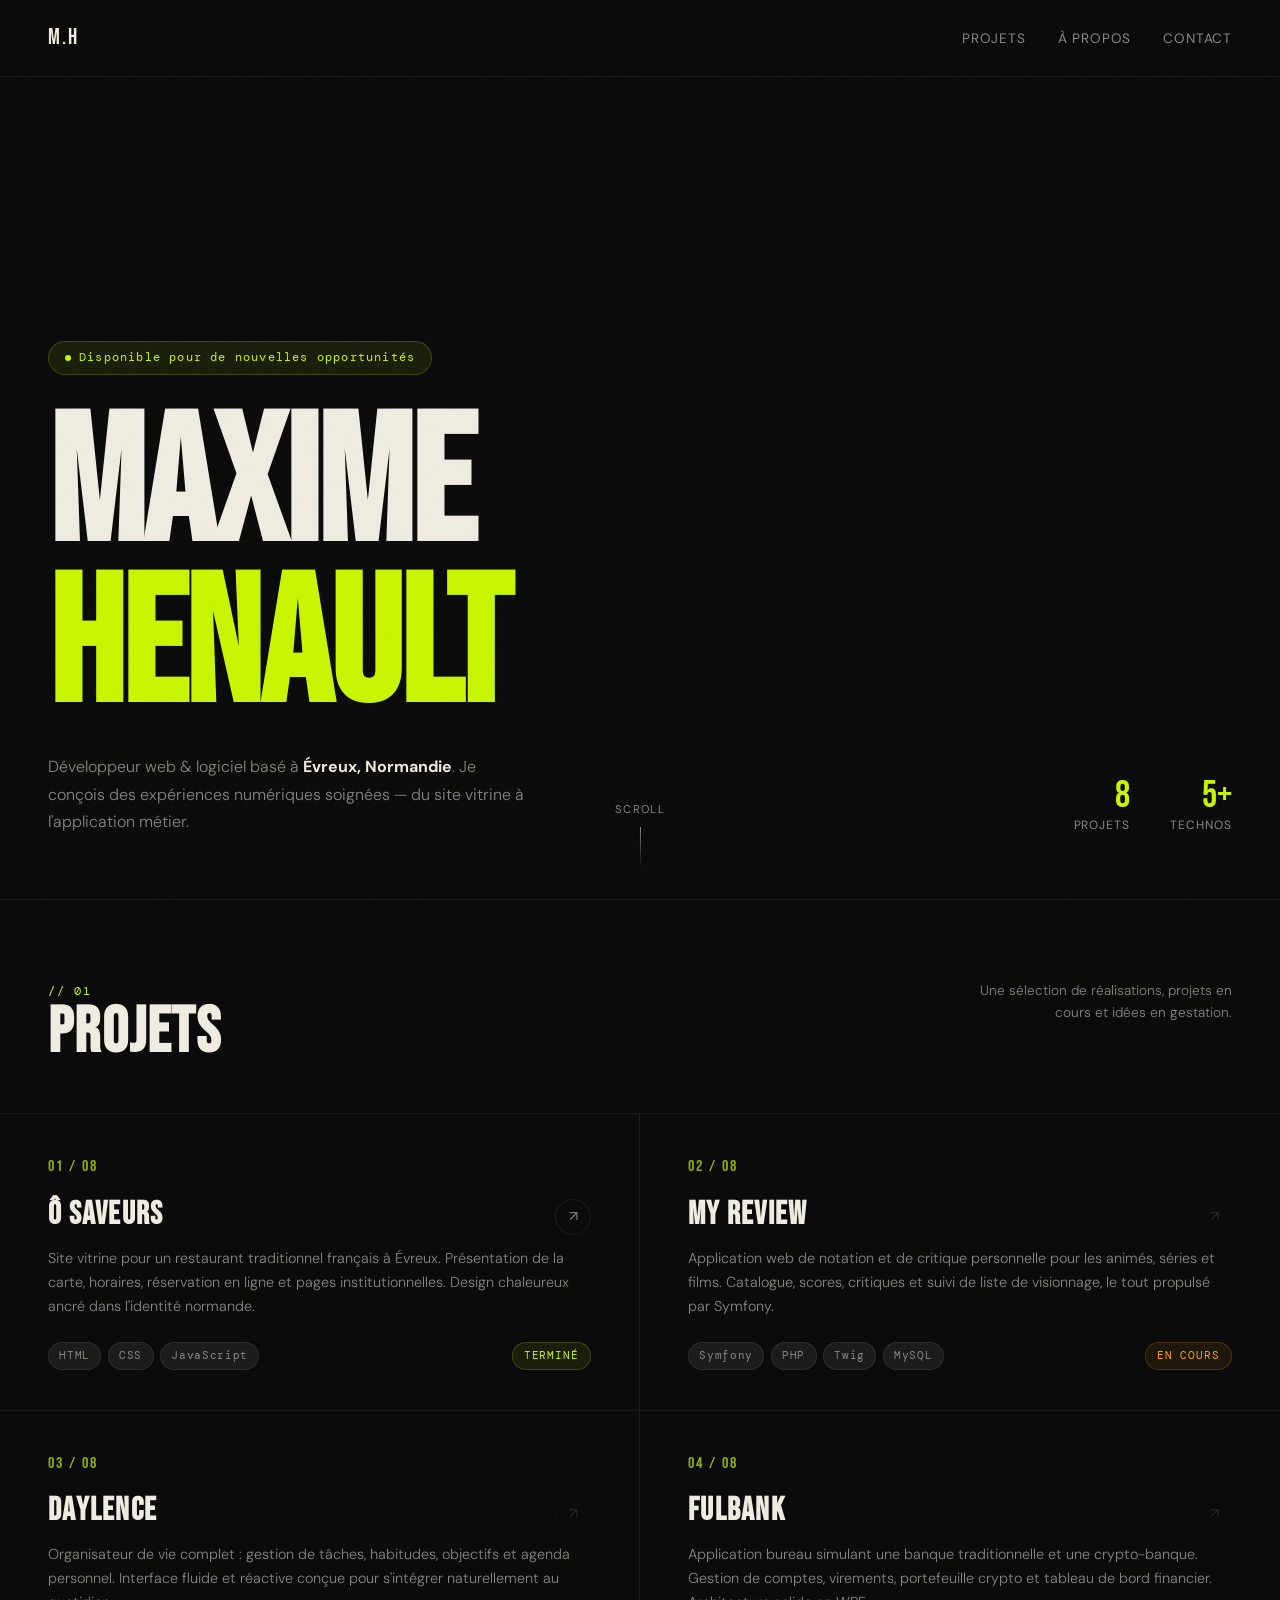
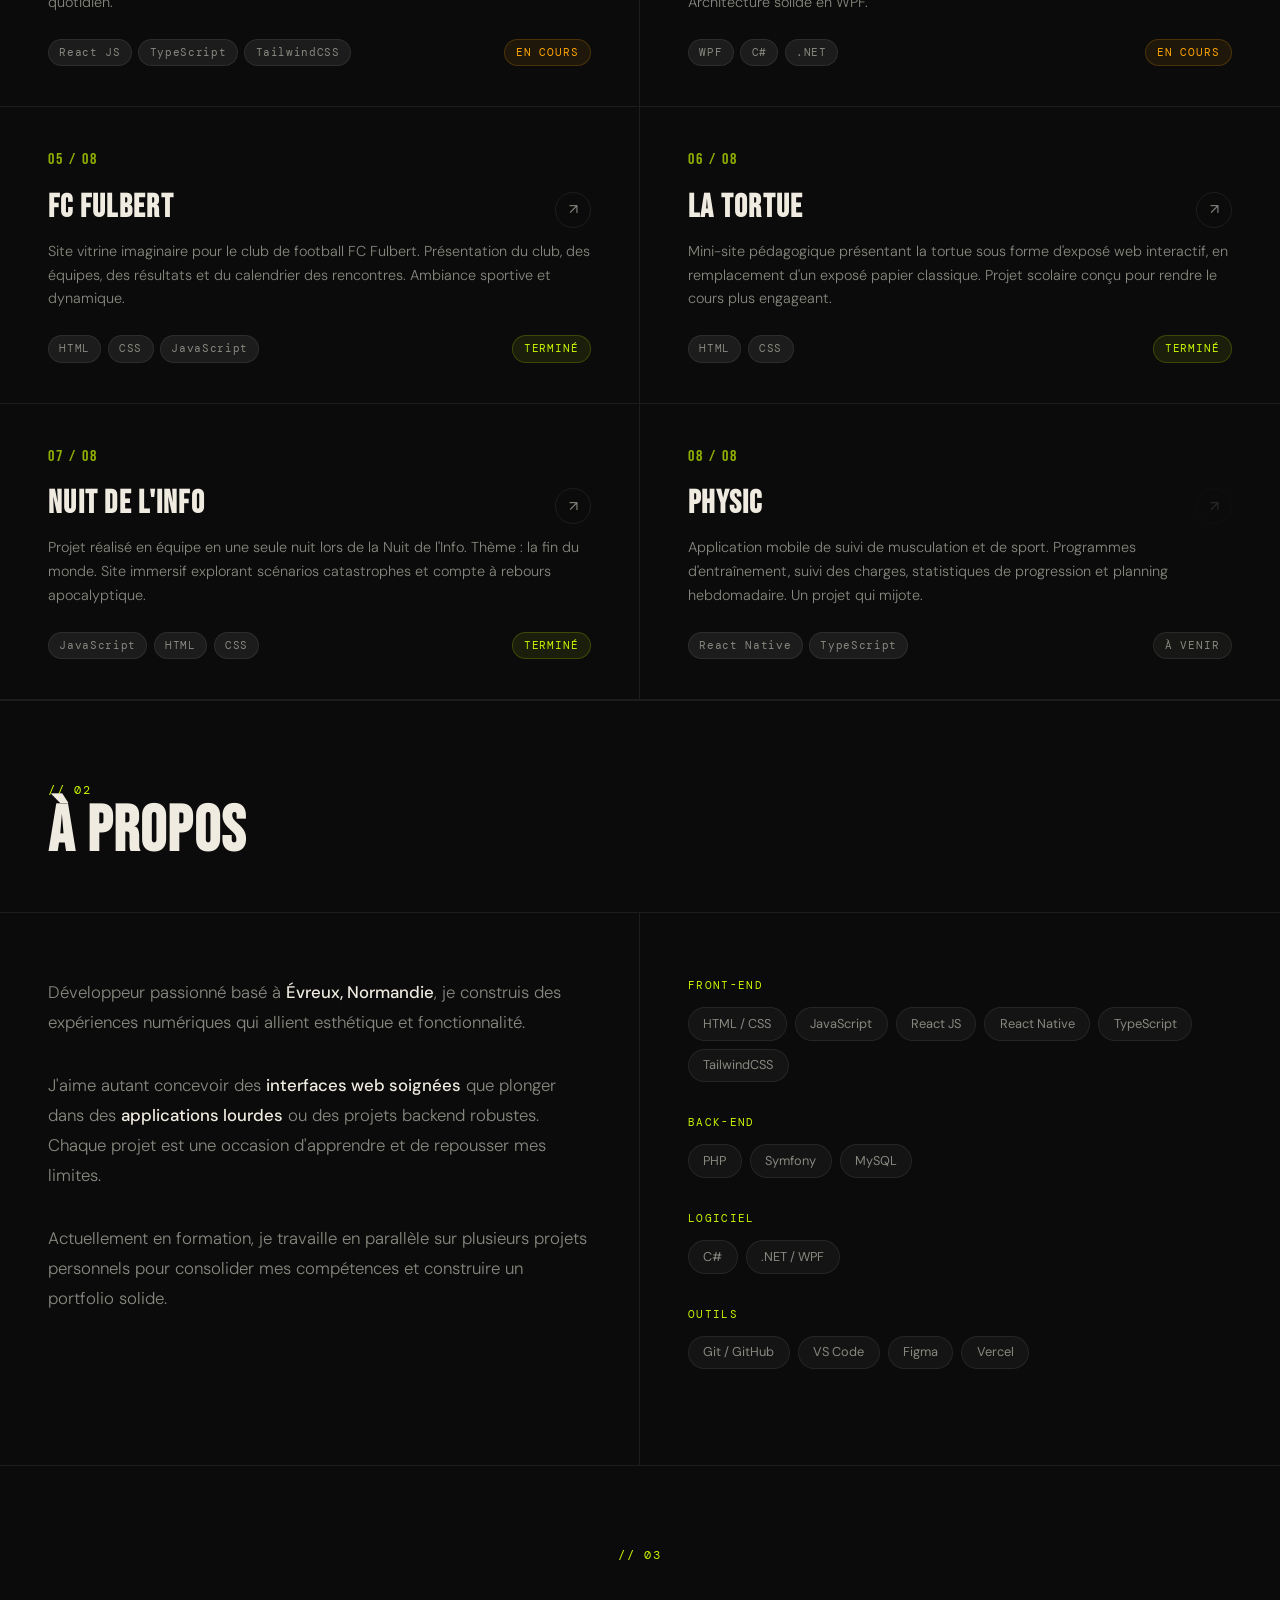
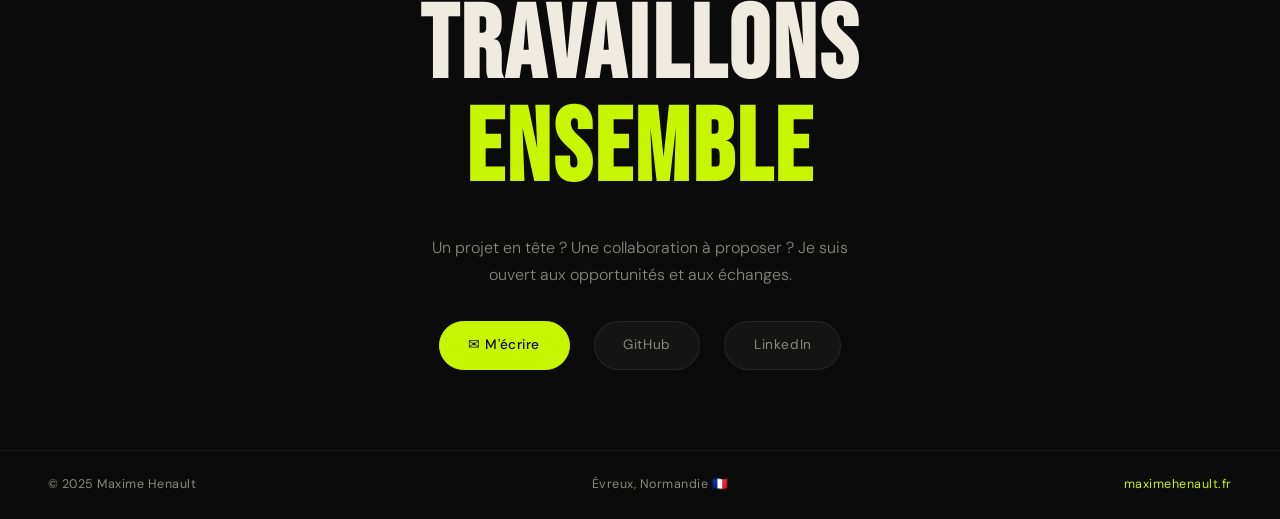
==== commit 712a1392: "Update index.html" ====
--- a/index.html
+++ b/index.html
@@ -663,7 +663,7 @@
           <span class="tag">C#</span>
           <span class="tag">.NET</span>
         </div>
-        <span class="project-status status-done">Terminé</span>
+        <span class="project-status status-wip">En cours</span>
       </div>
     </div>
 
@@ -698,7 +698,7 @@
           <span class="tag">HTML</span>
           <span class="tag">CSS</span>
         </div>
-        <span class="project-status status-done">Projet scolaire</span>
+        <span class="project-status status-done">Terminé</span>
       </div>
     </div>
 
@@ -716,7 +716,7 @@
           <span class="tag">HTML</span>
           <span class="tag">CSS</span>
         </div>
-        <span class="project-status status-done">1 nuit ⚡</span>
+        <span class="project-status status-done">Terminé</span>
       </div>
     </div>
 
@@ -809,9 +809,9 @@
       Un projet en tête ? Une collaboration à proposer ? Je suis ouvert aux opportunités et aux échanges.
     </p>
     <div class="contact-links">
-      <a href="mailto:contact@maximehenault.fr" class="contact-link primary">✉ M'écrire</a>
+      <a href="mailto:henaultmaxime2006@gmail.com" class="contact-link primary">✉ M'écrire</a>
       <a href="https://github.com/maximehenault" target="_blank" rel="noopener" class="contact-link">GitHub</a>
-      <a href="https://linkedin.com/in/maximehenault" target="_blank" rel="noopener" class="contact-link">LinkedIn</a>
+      <a href="https://www.linkedin.com/in/maxime--henault/" target="_blank" rel="noopener" class="contact-link">LinkedIn</a>
     </div>
   </div>
 </section>
